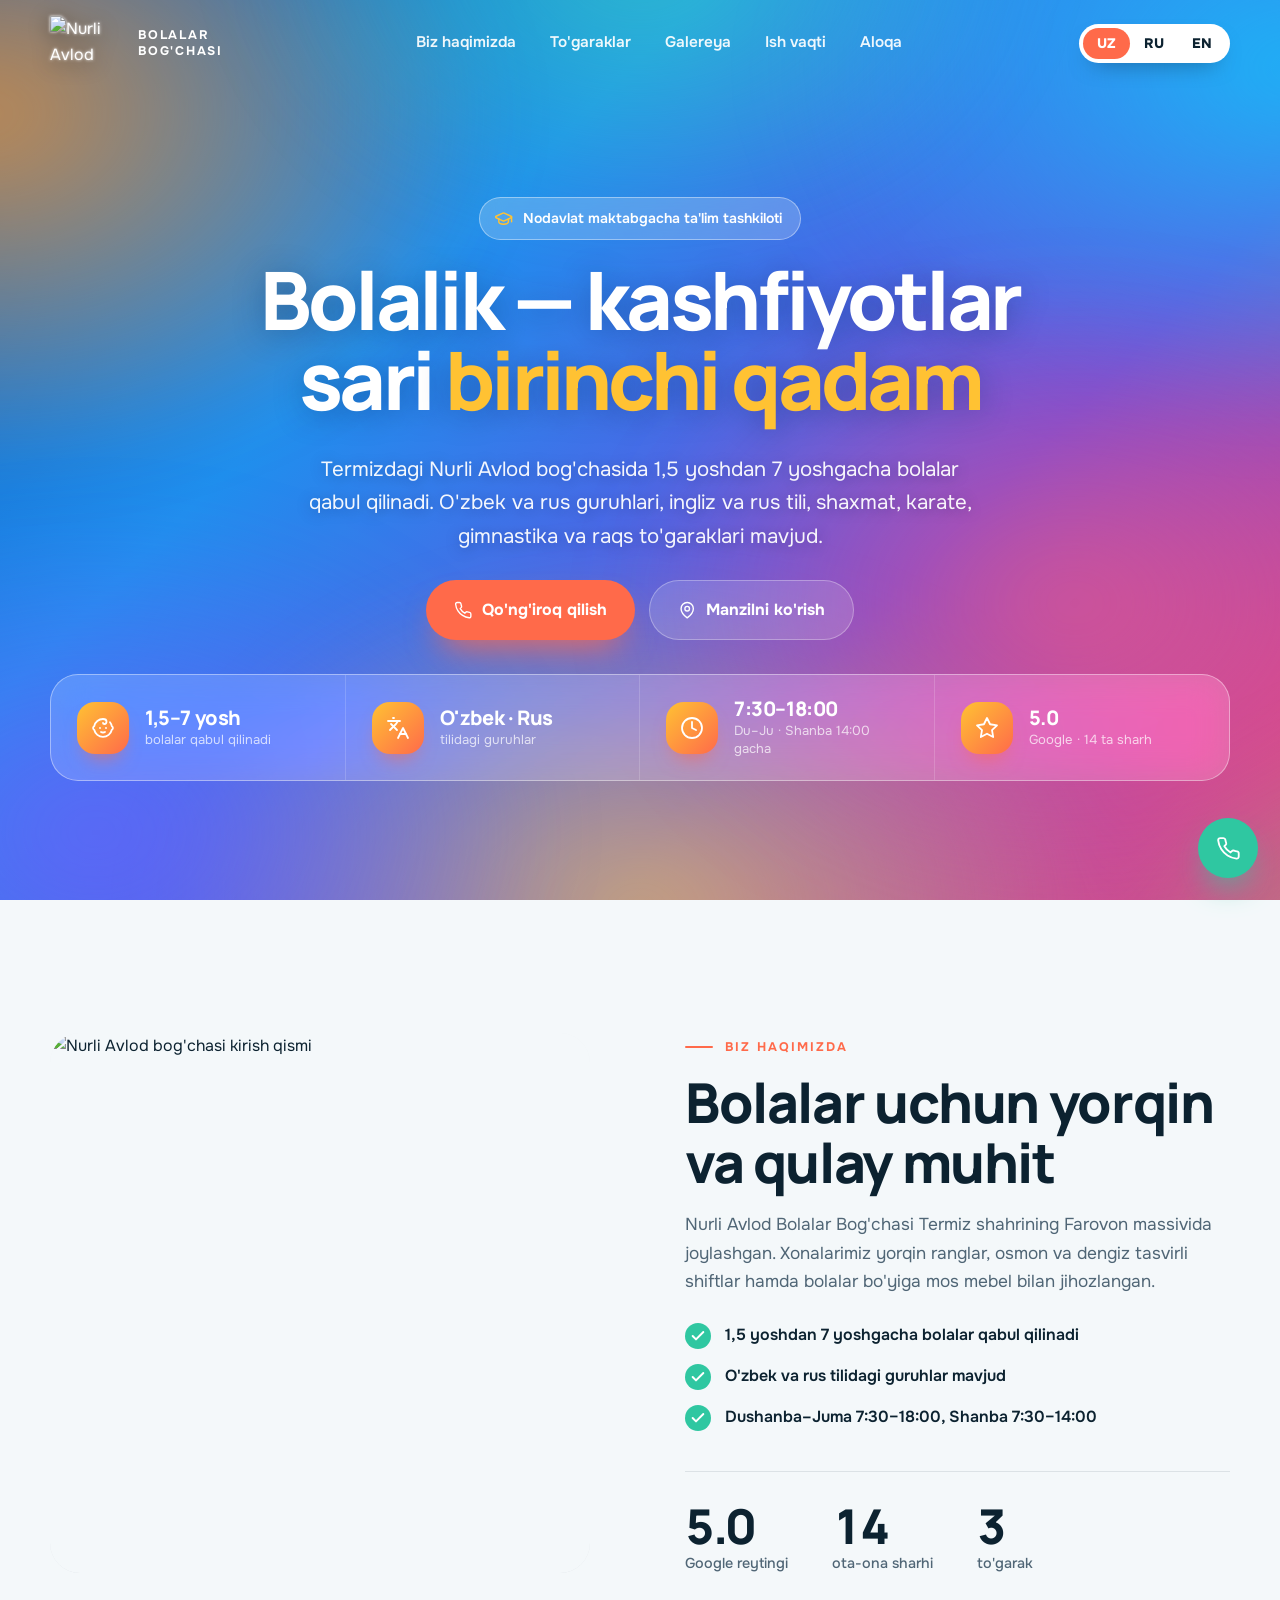
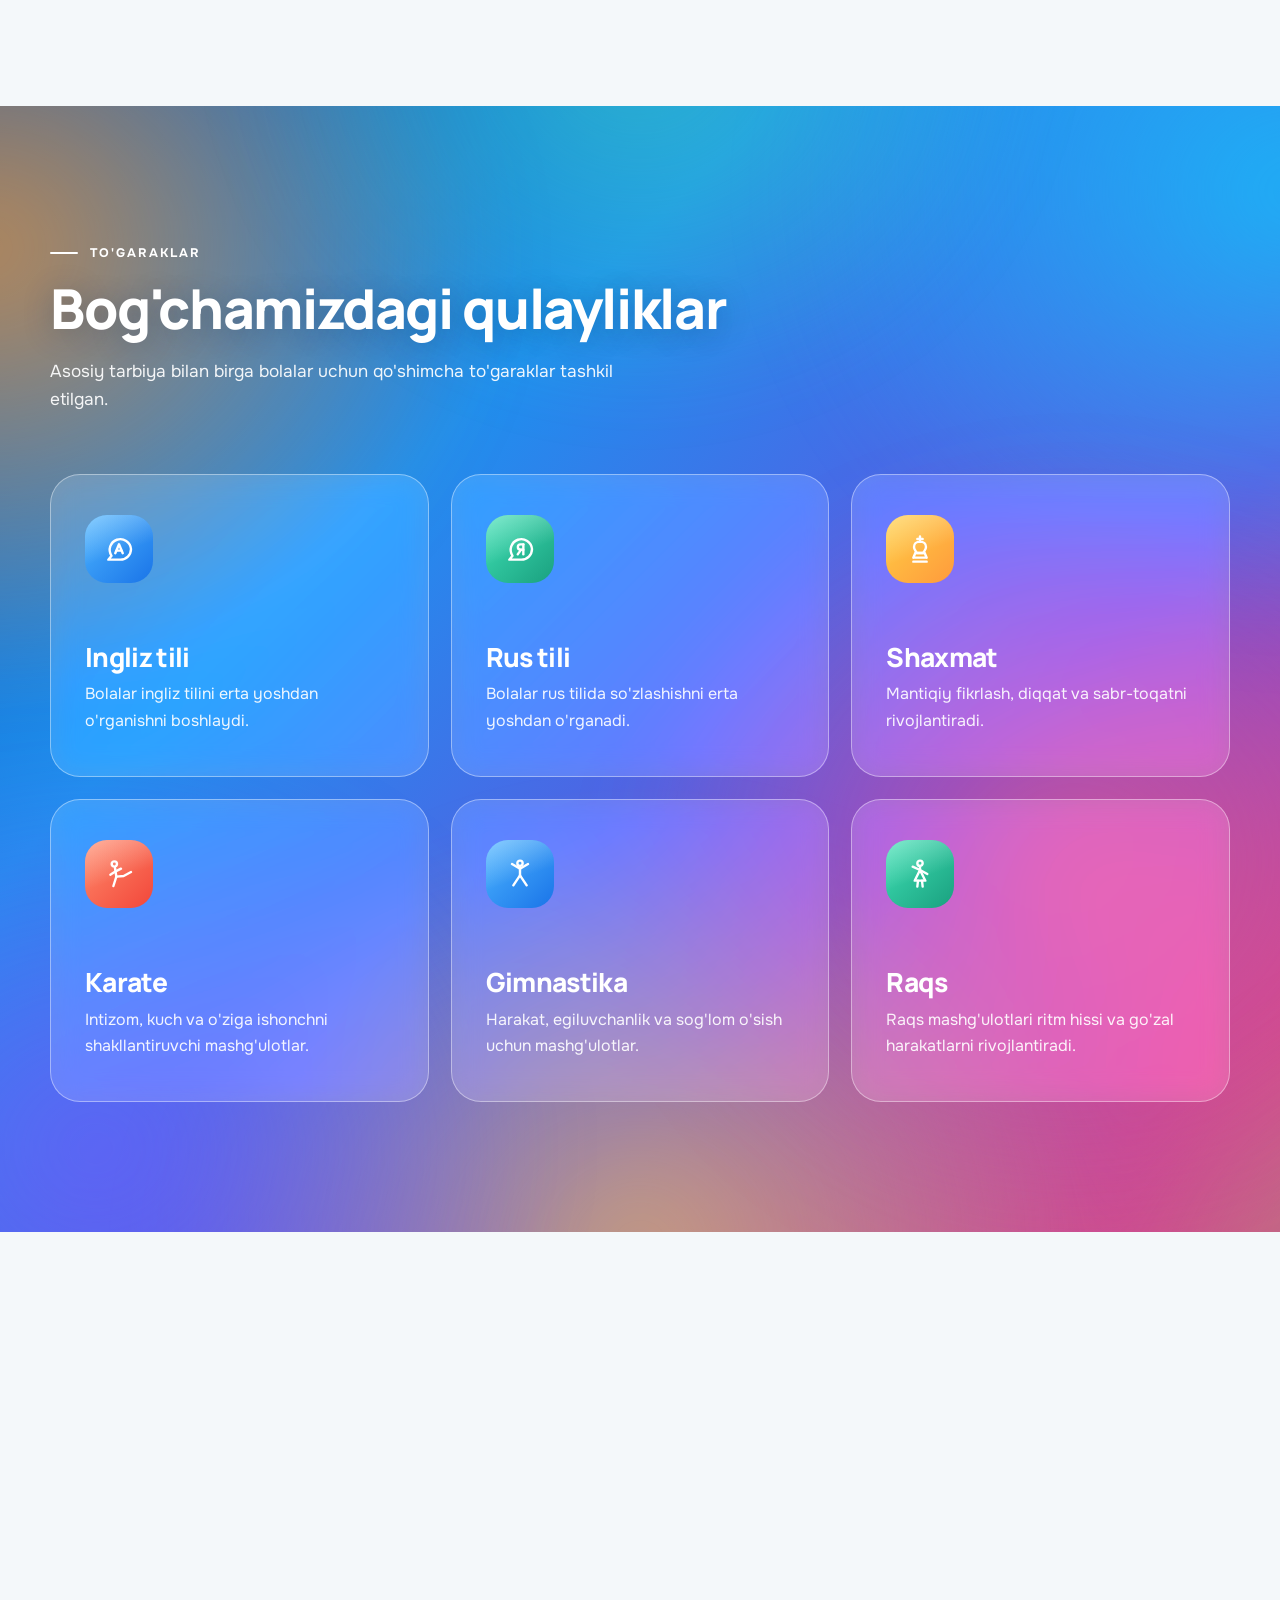
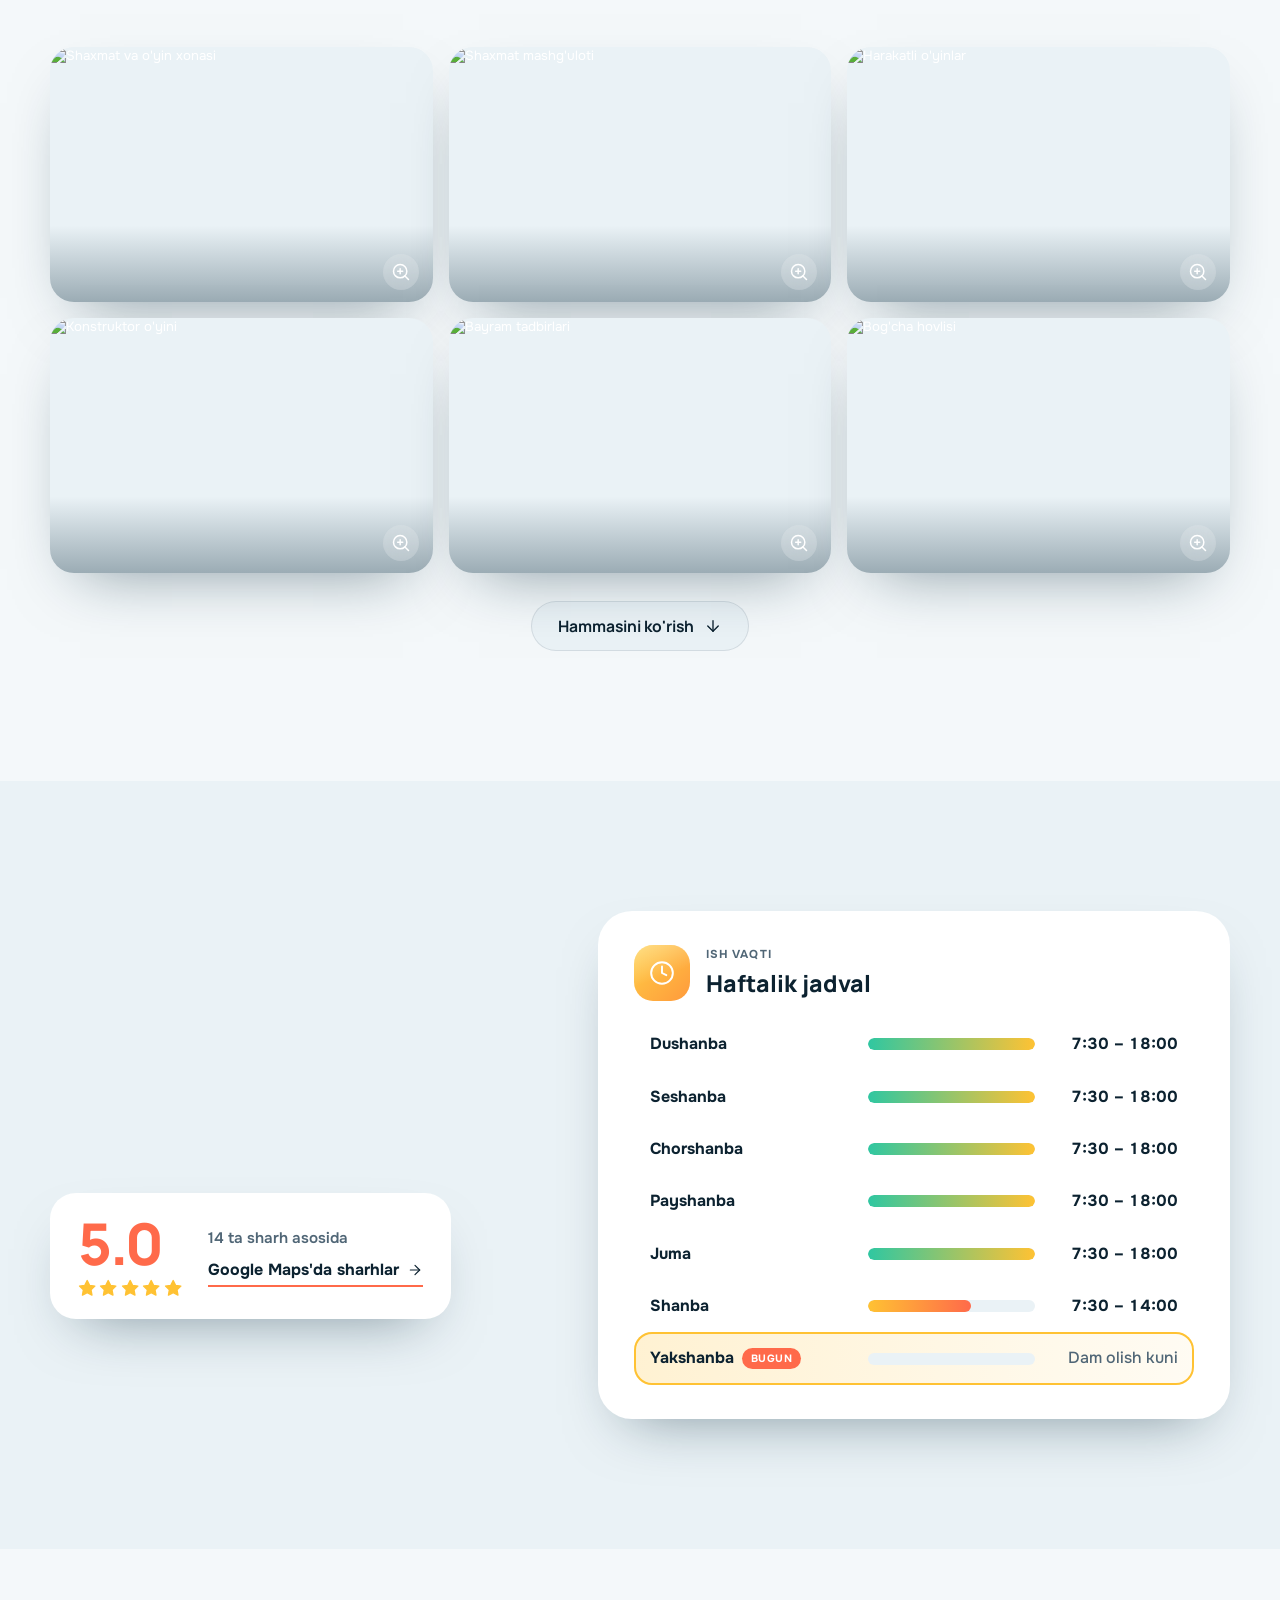
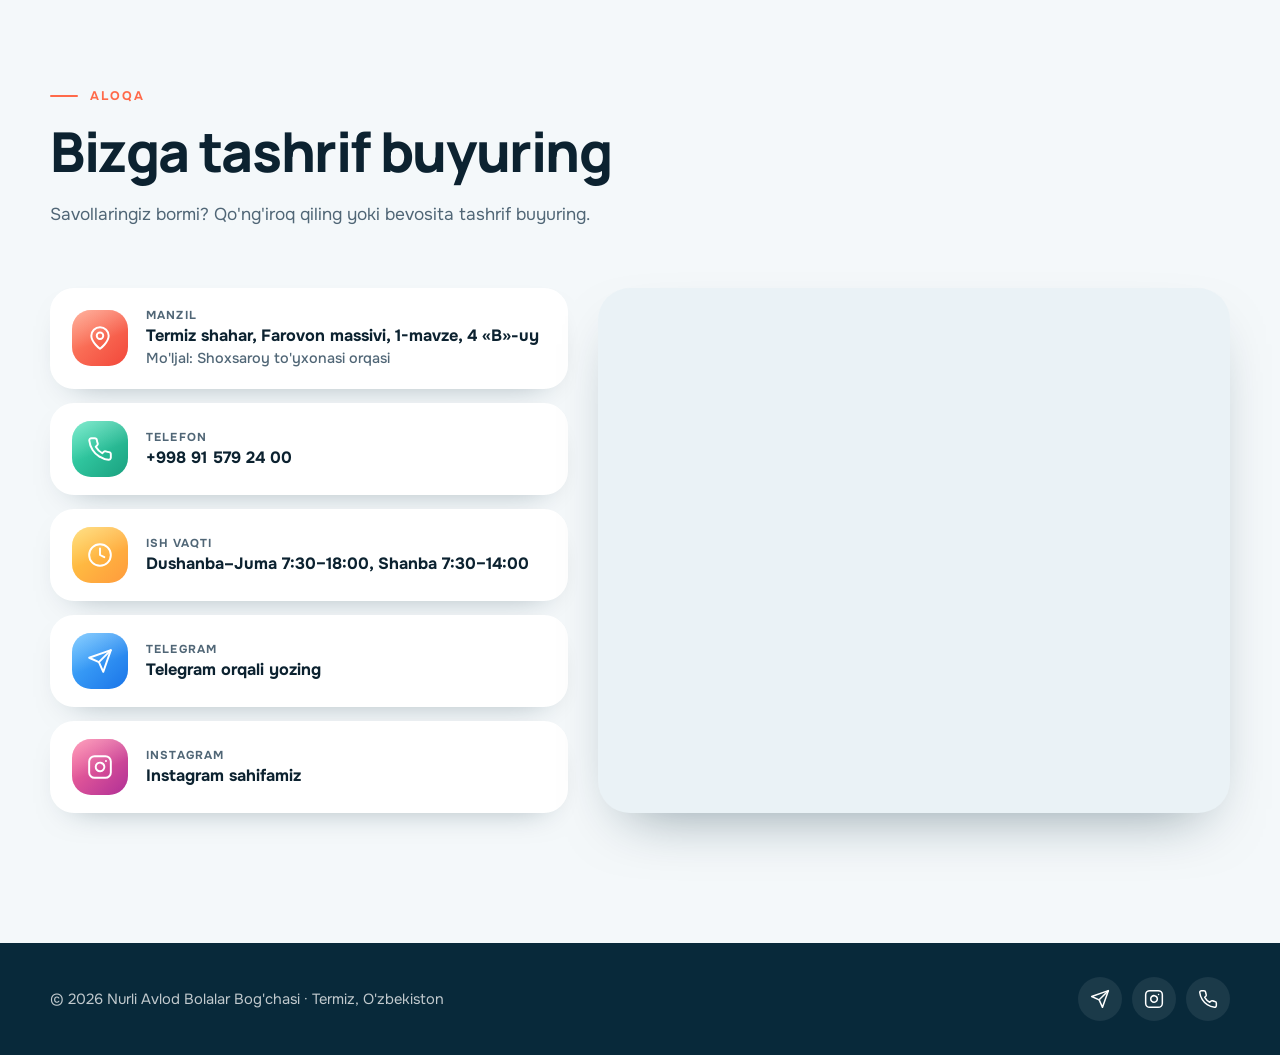
==== index.html @ 4b1751d4 "Add files via upload" ====
<!doctype html>
<html lang="uz">
<head>
<meta charset="utf-8">
<meta name="viewport" content="width=device-width, initial-scale=1">
<title>Nurli Avlod Bolalar Bog'chasi — Termiz</title>
<meta name="description" content="Nurli Avlod — Termizdagi nodavlat maktabgacha ta'lim tashkiloti. 1,5 yoshdan 7 yoshgacha. Dushanba–Juma 7:30–18:00, Shanba 7:30–14:00. Tel: +998 91 579 24 00.">
<meta name="theme-color" content="#08293a">
<link rel="icon" type="image/png" href="assets/favicon.png">
<link rel="apple-touch-icon" href="assets/apple-touch-icon.png">
<link rel="preconnect" href="https://fonts.googleapis.com">
<link rel="preconnect" href="https://fonts.gstatic.com" crossorigin>
<link href="https://fonts.googleapis.com/css2?family=Manrope:wght@500;600;700;800&family=Onest:wght@400;500;600;700&display=swap" rel="stylesheet">
<link rel="stylesheet" href="style.css">
</head>
<body>
<svg width="0" height="0" style="position:absolute" aria-hidden="true" focusable="false"><defs>
<symbol id="i-phone" viewBox="0 0 24 24"><path d="M22 16.92v3a2 2 0 0 1-2.18 2 19.79 19.79 0 0 1-8.63-3.07 19.5 19.5 0 0 1-6-6 19.79 19.79 0 0 1-3.07-8.67A2 2 0 0 1 4.11 2h3a2 2 0 0 1 2 1.72 12.84 12.84 0 0 0 .7 2.81 2 2 0 0 1-.45 2.11L8.09 9.91a16 16 0 0 0 6 6l1.27-1.27a2 2 0 0 1 2.11-.45 12.84 12.84 0 0 0 2.81.7A2 2 0 0 1 22 16.92z"/></symbol>
<symbol id="i-pin" viewBox="0 0 24 24"><path d="M20 10c0 6-8 12-8 12s-8-6-8-12a8 8 0 0 1 16 0Z"/><circle cx="12" cy="10" r="3"/></symbol>
<symbol id="i-clock" viewBox="0 0 24 24"><circle cx="12" cy="12" r="10"/><path d="M12 6v6l4 2"/></symbol>
<symbol id="i-star" viewBox="0 0 24 24"><path d="M12 2l3.09 6.26L22 9.27l-5 4.87 1.18 6.88L12 17.77l-6.18 3.25L7 14.14 2 9.27l6.91-1.01L12 2z"/></symbol>
<symbol id="i-lang" viewBox="0 0 24 24"><path d="m5 8 6 6"/><path d="m4 14 6-6 2-3"/><path d="M2 5h12"/><path d="M7 2h1"/><path d="m22 22-5-10-5 10"/><path d="M14 18h6"/></symbol>
<symbol id="i-music" viewBox="0 0 24 24"><path d="M9 18V5l12-2v13"/><circle cx="6" cy="18" r="3"/><circle cx="18" cy="16" r="3"/></symbol>
<symbol id="i-gym" viewBox="0 0 24 24"><circle cx="12" cy="4.5" r="2"/><path d="M5 9l7 2 7-2"/><path d="M12 11v4"/><path d="m9 21 3-6 3 6"/></symbol>
<symbol id="i-users" viewBox="0 0 24 24"><path d="M16 21v-2a4 4 0 0 0-4-4H6a4 4 0 0 0-4 4v2"/><circle cx="9" cy="7" r="4"/><path d="M22 21v-2a4 4 0 0 0-3-3.87"/><path d="M16 3.13a4 4 0 0 1 0 7.75"/></symbol>
<symbol id="i-baby" viewBox="0 0 24 24"><path d="M9 12h.01"/><path d="M15 12h.01"/><path d="M10 16c.5.3 1.2.5 2 .5s1.5-.2 2-.5"/><path d="M19 6.3a9 9 0 0 1 1.8 3.9 2 2 0 0 1 0 3.6 9 9 0 0 1-17.6 0 2 2 0 0 1 0-3.6A9 9 0 0 1 12 3c2 0 3.5 1.1 3.5 2.5s-.9 2.5-2 2.5c-.8 0-1.5-.4-1.5-1"/></symbol>
<symbol id="i-cal" viewBox="0 0 24 24"><rect x="3" y="4" width="18" height="18" rx="2"/><path d="M16 2v4M8 2v4M3 10h18"/></symbol>
<symbol id="i-send" viewBox="0 0 24 24"><path d="m22 2-7 20-4-9-9-4z"/><path d="M22 2 11 13"/></symbol>
<symbol id="i-compass" viewBox="0 0 24 24"><circle cx="12" cy="12" r="10"/><path d="m16.24 7.76-2.12 6.36-6.36 2.12 2.12-6.36z"/></symbol>
<symbol id="i-shield" viewBox="0 0 24 24"><path d="M20 13c0 5-3.5 7.5-7.66 8.95a1 1 0 0 1-.67-.01C7.5 20.5 4 18 4 13V6a1 1 0 0 1 1-1c2 0 4.5-1.2 6.24-2.72a1.17 1.17 0 0 1 1.52 0C14.51 3.81 17 5 19 5a1 1 0 0 1 1 1z"/><path d="m9 12 2 2 4-4"/></symbol>
<symbol id="i-heart" viewBox="0 0 24 24"><path d="M19 14c1.49-1.46 3-3.21 3-5.5A5.5 5.5 0 0 0 16.5 3c-1.76 0-3 .5-4.5 2-1.5-1.5-2.74-2-4.5-2A5.5 5.5 0 0 0 2 8.5c0 2.3 1.5 4.05 3 5.5l7 7z"/></symbol>
<symbol id="i-cap" viewBox="0 0 24 24"><path d="M21.42 10.92a1 1 0 0 0-.02-1.84L12.83 5.18a2 2 0 0 0-1.66 0L2.6 9.08a1 1 0 0 0 0 1.83l8.58 3.91a2 2 0 0 0 1.66 0z"/><path d="M22 10v6"/><path d="M6 12.5V16a6 3 0 0 0 12 0v-3.5"/></symbol>
<symbol id="i-check" viewBox="0 0 24 24"><path d="M20 6 9 17l-5-5"/></symbol>
<symbol id="i-arrow" viewBox="0 0 24 24"><path d="M5 12h14"/><path d="m12 5 7 7-7 7"/></symbol>
<symbol id="i-zoom" viewBox="0 0 24 24"><circle cx="11" cy="11" r="8"/><path d="m21 21-4.3-4.3"/><path d="M11 8v6"/><path d="M8 11h6"/></symbol>
<symbol id="i-insta" viewBox="0 0 24 24"><rect x="2" y="2" width="20" height="20" rx="5"/><path d="M16 11.37A4 4 0 1 1 12.63 8 4 4 0 0 1 16 11.37z"/><path d="M17.5 6.5h.01"/></symbol>
<symbol id="i-x" viewBox="0 0 24 24"><path d="M18 6 6 18"/><path d="m6 6 12 12"/></symbol>
<symbol id="i-sparkle" viewBox="0 0 24 24"><path d="M9.94 14.06 8 20l-1.94-5.94L0 12l6.06-2.06L8 4l1.94 5.94L16 12z" transform="translate(3 0)"/><path d="M20 3v4M22 5h-4"/></symbol>
<symbol id="i-eng" viewBox="0 0 24 24"><path d="M21 12a8 8 0 0 1-8 8H4l2.4-2.9A8 8 0 1 1 21 12z"/><path d="M9.2 15.2 12 8.5l2.8 6.7"/><path d="M10.2 13.2h3.6"/></symbol>
<symbol id="i-rus" viewBox="0 0 24 24"><path d="M21 12a8 8 0 0 1-8 8H4l2.4-2.9A8 8 0 1 1 21 12z"/><path d="M14.5 16V8.5"/><path d="M14.5 8.5h-2.1a2 2 0 0 0 0 4h2.1"/><path d="M12.8 12.5 10.3 16"/></symbol>
<symbol id="i-king" viewBox="0 0 24 24"><path d="M12 2.5v4M10 4.5h4"/><path d="M12 6.5c-2.8 0-4.5 1.8-4.5 4 0 2 1.5 3 2 4.5H14.5c.5-1.5 2-2.5 2-4.5 0-2.2-1.7-4-4.5-4z"/><path d="M8.5 15h7M7 18.5h10M7 21.5h10M8.5 15l-1.5 3.5M15.5 15l1.5 3.5"/></symbol>
<symbol id="i-karate" viewBox="0 0 24 24"><circle cx="8.5" cy="4.5" r="2"/><path d="M9 7.5 10 14"/><path d="M9.5 10 5.5 12.5M9.5 10l4-2"/><path d="M10 14l-2.2 7"/><path d="M10 14l5.5-.5L21 10.5"/></symbol>
<symbol id="i-gym2" viewBox="0 0 24 24"><circle cx="12" cy="4" r="2"/><path d="M12 6.5V13"/><path d="M12 8 6 4.5M12 8l6-3.5"/><path d="M12 13l-5 7.5M12 13l5 7.5"/></symbol>
<symbol id="i-dance" viewBox="0 0 24 24"><circle cx="12" cy="4" r="2"/><path d="M12 6.5V9"/><path d="M12 9 6.5 6.5M12 9l5.5 3"/><path d="M12 9 8 17h8z"/><path d="M10.5 17l-.5 4.5M13.5 17l.5 4.5"/></symbol>
<symbol id="i-eye" viewBox="0 0 24 24"><path d="M2 12s3.6-7 10-7 10 7 10 7-3.6 7-10 7S2 12 2 12z"/><circle cx="12" cy="12" r="3"/></symbol>
<symbol id="i-sun" viewBox="0 0 24 24"><circle cx="12" cy="12" r="4"/><path d="M12 2v2M12 20v2M4.93 4.93l1.41 1.41M17.66 17.66l1.41 1.41M2 12h2M20 12h2M6.34 17.66l-1.41 1.41M19.07 4.93l-1.41 1.41"/></symbol>
</defs></svg>

<header id="top">
  <div class="wrap nav">
    <a href="#home" class="brand" aria-label="Nurli Avlod">
      <span class="brand-logo"><img src="assets/logo-sm.png" alt="Nurli Avlod" width="62" height="44"></span>
      <span class="brand-t" data-i18n="logo_sub">Bolalar bog'chasi</span>
    </a>
    <nav id="nav">
      <ul>
        <li><a class="link" href="#about" data-i18n="n_about">Biz haqimizda</a></li>
        <li><a class="link" href="#programs" data-i18n="n_prog">To'garaklar</a></li>
        <li><a class="link" href="#gallery" data-i18n="n_gal">Galereya</a></li>
        <li><a class="link" href="#hours" data-i18n="n_hours">Ish vaqti</a></li>
        <li><a class="link" href="#contact" data-i18n="n_contact">Aloqa</a></li>
      </ul>
    </nav>
    <div class="nav-right">
      <div class="lang" role="group" aria-label="Language">
        <button data-l="uz" class="on">UZ</button><button data-l="ru">RU</button><button data-l="en">EN</button>
      </div>
      <button class="burger" id="burger" aria-label="Menu"><span></span><span></span><span></span></button>
    </div>
  </div>
</header>

<!-- ============ HERO ============ -->
<section class="hero" id="home">
  <div class="slides" id="slides" aria-hidden="true"><span class="bk b1"></span><span class="bk b2"></span><span class="bk b3"></span><span class="bk b4"></span><span class="bk b5"></span><span class="bk b6"></span><span class="bk b7"></span><span class="bk b8"></span><span class="bk b9"></span><span class="bk b10"></span><span class="bk b11"></span><span class="bk b12"></span><span class="bk b13"></span><span class="bk b14"></span></div>
  
  <div class="wrap hero-in">
    <span class="kind"><svg class="ico"><use href="#i-cap"/></svg><span data-i18n="kind">Nodavlat maktabgacha ta'lim tashkiloti</span></span>
    <h1><span data-i18n="h1a">Bolalik — kashfiyotlar sari</span> <em data-i18n="h1b">birinchi qadam</em></h1>
    <p class="lead" data-i18n="lead">Termizdagi Nurli Avlod bog'chasida 1,5 yoshdan 7 yoshgacha bolalar qabul qilinadi. O'zbek va rus guruhlari, ingliz va rus tili, shaxmat, karate, gimnastika va raqs to'garaklari mavjud.</p>
    <div class="cta">
      <a class="btn btn-main" href="tel:+998915792400"><svg class="ico"><use href="#i-phone"/></svg><span data-i18n="call">Qo'ng'iroq qilish</span></a>
      <a class="btn btn-glass" href="#contact"><svg class="ico"><use href="#i-pin"/></svg><span data-i18n="where">Manzilni ko'rish</span></a>
    </div>
  </div>
<div class="wordmark" aria-hidden="true">
    <span class="wl w1" aria-hidden="true"><i style="--i:0">N</i><i style="--i:1">U</i><i style="--i:2">R</i><i style="--i:3">L</i><i style="--i:4">I</i></span>
    <span class="wl w2" aria-hidden="true"><i style="--i:0">A</i><i style="--i:1">V</i><i style="--i:2">L</i><i style="--i:3">O</i><i style="--i:4">D</i></span>
    <span class="wline"></span>
    <small data-i18n="logo_sub">Bolalar bog'chasi</small>
  </div>
<div class="wrap">
    <div class="facts">
      <div class="fact"><span class="fi"><svg class="ico"><use href="#i-baby"/></svg></span><div><b data-i18n="f1v">1,5–7 yosh</b><small data-i18n="f1l">bolalar qabul qilinadi</small></div></div>
      <div class="fact"><span class="fi"><svg class="ico"><use href="#i-lang"/></svg></span><div><b data-i18n="f2v">O'zbek · Rus</b><small data-i18n="f2l">tilidagi guruhlar</small></div></div>
      <div class="fact"><span class="fi"><svg class="ico"><use href="#i-clock"/></svg></span><div><b data-i18n="f3v">7:30–18:00</b><small data-i18n="f3l">Du–Ju · Shanba 14:00 gacha</small></div></div>
      <div class="fact"><span class="fi"><svg class="ico"><use href="#i-star"/></svg></span><div><b>5.0</b><small data-i18n="f4l">Google · 14 ta sharh</small></div></div>
    </div>
  </div>
</section>

<!-- ============ ABOUT ============ -->
<section class="sec" id="about">
  <div class="wrap about">
    <div class="stack reveal">
      <figure class="ph a mask"><img src="assets/p0.jpg" alt="Nurli Avlod bog'chasi kirish qismi" loading="lazy"></figure>
      <div class="float-card"><span class="fi"><svg class="ico"><use href="#i-star"/></svg></span><div><b>5.0</b><small data-i18n="f4l">Google · 14 ta sharh</small></div></div>
    </div>
    <div>
      <span class="eyebrow reveal" data-i18n="a_eye">Biz haqimizda</span>
      <h2 class="reveal d1" data-i18n="a_h">Bolalar uchun yorqin va qulay muhit</h2>
      <p class="sub reveal d2" data-i18n="a_p">Nurli Avlod Bolalar Bog'chasi Termiz shahrining Farovon massivida joylashgan. Xonalarimiz yorqin ranglar, osmon va dengiz tasvirli shiftlar hamda bolalar bo'yiga mos mebel bilan jihozlangan.</p>
      <ul class="ticks reveal d3">
        <li><svg class="ico"><use href="#i-check"/></svg><span data-i18n="t1">1,5 yoshdan 7 yoshgacha bolalar qabul qilinadi</span></li>
        <li><svg class="ico"><use href="#i-check"/></svg><span data-i18n="t2">O'zbek va rus tilidagi guruhlar mavjud</span></li>
        <li><svg class="ico"><use href="#i-check"/></svg><span data-i18n="t3">Dushanba–Juma 7:30–18:00, Shanba 7:30–14:00</span></li>
      </ul>
      <div class="stats reveal d4">
        <div class="stat"><b data-count="5.0" data-dec="1">0</b><span data-i18n="s1">Google reytingi</span></div>
        <div class="stat"><b data-count="14">0</b><span data-i18n="s2">ota-ona sharhi</span></div>
        <div class="stat"><b data-count="3">0</b><span data-i18n="s3">to'garak</span></div>
      </div>
    </div>
  </div>
</section>

<!-- ============ CLUBS ============ -->
<section class="sec dark" id="programs">
  <div class="wrap">
    <div class="head">
      <span class="eyebrow reveal" data-i18n="p_eye">To'garaklar</span>
      <h2 class="reveal d1" data-i18n="p_h">Bog'chamizdagi qulayliklar</h2>
      <p class="sub reveal d2" data-i18n="p_p">Asosiy tarbiya bilan birga bolalar uchun qo'shimcha to'garaklar tashkil etilgan.</p>
    </div>
    <div class="clubs">
      <article class="club reveal d1"><span class="ci c-blue"><svg class="ico"><use href="#i-eng"/></svg></span><h3 data-i18n="c1h">Ingliz tili</h3><p data-i18n="c1p">Bolalar ingliz tilini erta yoshdan o'rganishni boshlaydi.</p></article>
      <article class="club reveal d2"><span class="ci c-mint"><svg class="ico"><use href="#i-rus"/></svg></span><h3 data-i18n="c2h">Rus tili</h3><p data-i18n="c2p">Bolalar rus tilida so'zlashishni erta yoshdan o'rganadi.</p></article>
      <article class="club reveal d3"><span class="ci c-sun"><svg class="ico"><use href="#i-king"/></svg></span><h3 data-i18n="c3h">Shaxmat</h3><p data-i18n="c3p">Mantiqiy fikrlash, diqqat va sabr-toqatni rivojlantiradi.</p></article>
      <article class="club reveal d1"><span class="ci c-coral"><svg class="ico"><use href="#i-karate"/></svg></span><h3 data-i18n="c4h">Karate</h3><p data-i18n="c4p">Intizom, kuch va o'ziga ishonchni shakllantiruvchi mashg'ulotlar.</p></article>
      <article class="club reveal d2"><span class="ci c-blue"><svg class="ico"><use href="#i-gym2"/></svg></span><h3 data-i18n="c5h">Gimnastika</h3><p data-i18n="c5p">Harakat, egiluvchanlik va sog'lom o'sish uchun mashg'ulotlar.</p></article>
      <article class="club reveal d3"><span class="ci c-mint"><svg class="ico"><use href="#i-dance"/></svg></span><h3 data-i18n="c6h">Raqs</h3><p data-i18n="c6p">Raqs mashg'ulotlari ritm hissi va go'zal harakatlarni rivojlantiradi.</p></article>
    </div>
  </div>
</section>

<!-- ============ GALLERY ============ -->
<section class="sec" id="gallery">
  <div class="wrap">
    <div class="head">
      <span class="eyebrow reveal" data-i18n="g_eye">Galereya</span>
      <h2 class="reveal d1" data-i18n="g_h">Bog'chamiz ichidan</h2>
      <p class="sub reveal d2" data-i18n="g_p">Xonalarimiz bilan tanishing.</p>
    </div>
    <div class="gtabs reveal d2" role="tablist">
      <button class="gtab on" role="tab" aria-selected="true" data-tab="photo" data-i18n="g_tp">Foto</button>
      <button class="gtab" role="tab" aria-selected="false" data-tab="video" data-i18n="g_tv">Video</button>
    </div>
    <div class="gpanel" id="gp-photo">
      <div class="pgrid" id="pgrid">
      <button class="tile" data-lb><img src="assets/p1.jpg" alt="Shaxmat va o'yin xonasi" loading="lazy"><span class="zoom"><svg class="ico"><use href="#i-zoom"/></svg></span></button>
      <button class="tile" data-lb><img src="assets/g4.jpg" alt="Shaxmat mashg'uloti" loading="lazy"><span class="zoom"><svg class="ico"><use href="#i-zoom"/></svg></span></button>
      <button class="tile" data-lb><img src="assets/g6.jpg" alt="Harakatli o'yinlar" loading="lazy"><span class="zoom"><svg class="ico"><use href="#i-zoom"/></svg></span></button>
      <button class="tile" data-lb><img src="assets/g7.jpg" alt="Konstruktor o'yini" loading="lazy"><span class="zoom"><svg class="ico"><use href="#i-zoom"/></svg></span></button>
      <button class="tile" data-lb><img src="assets/g8.jpg" alt="Bayram tadbirlari" loading="lazy"><span class="zoom"><svg class="ico"><use href="#i-zoom"/></svg></span></button>
      <button class="tile" data-lb><img src="assets/g9.jpg" alt="Bog'cha hovlisi" loading="lazy"><span class="zoom"><svg class="ico"><use href="#i-zoom"/></svg></span></button>
      <button class="tile extra" data-lb><img src="assets/p2.jpg" alt="Mashg'ulot zali" loading="lazy"><span class="zoom"><svg class="ico"><use href="#i-zoom"/></svg></span></button>
      <button class="tile extra" data-lb><img src="assets/p3.jpg" alt="Guruh xonasi" loading="lazy"><span class="zoom"><svg class="ico"><use href="#i-zoom"/></svg></span></button>
      <button class="tile extra" data-lb><img src="assets/g5.jpg" alt="Shaxmat darsi" loading="lazy"><span class="zoom"><svg class="ico"><use href="#i-zoom"/></svg></span></button>
      </div>
      <button class="more-btn" id="morebtn" type="button"><span data-i18n="g_more">Hammasini ko'rish</span><svg class="ico"><use href="#i-arrow"/></svg></button>
    </div>
    <div class="gpanel" id="gp-video" hidden>
      <div class="vwrap">
        <div class="vcard" data-key="v1">
          <div class="vframe"><video controls playsinline preload="metadata" poster="assets/poster.jpg"><source src="assets/video.mp4" type="video/mp4"></video></div>
          <div class="views" hidden><svg class="ico"><use href="#i-eye"/></svg><b>0</b><span data-i18n="vd_v">marta ko'rilgan</span></div>
        </div>
        <div class="vcard" data-key="v2">
          <div class="vframe"><video controls playsinline preload="metadata" poster="assets/poster2.jpg"><source src="assets/video2.mp4" type="video/mp4"></video></div>
          <div class="views" hidden><svg class="ico"><use href="#i-eye"/></svg><b>0</b><span data-i18n="vd_v">marta ko'rilgan</span></div>
        </div>
      </div>
    </div>
  </div>
</section>

<!-- ============ LIVE (Telegram bot orqali yangilanadi) ============ -->
<section class="sec tint" id="live" hidden>
  <div class="wrap">
    <div class="head">
      <span class="eyebrow reveal" data-i18n="live_eye">Yangiliklar</span>
      <h2 class="reveal d1" data-i18n="live_h">Bog'chadan kunlik lavhalar</h2>
      <p class="sub reveal d2" data-i18n="live_p">Eng so'nggi video va suratlar.</p>
    </div>
    <div class="live-grid" id="live-grid"></div>
    <button class="more-btn" id="live-more" type="button" hidden><span data-i18n="live_more">Yana ko'rsatish</span><svg class="ico"><use href="#i-arrow"/></svg></button>
  </div>
</section>

<!-- ============ HOURS ============ -->
<section class="sec tint" id="hours">
  <div class="wrap hrs">
    <div>
      <span class="eyebrow reveal" data-i18n="h_eye">Ish tartibi</span>
      <h2 class="reveal d1" data-i18n="h_h">Ish vaqti</h2>
      <p class="sub reveal d2" data-i18n="h_p">Bolangizni qulay vaqtda olib keling.</p>
      <div class="rate reveal d3" id="rate">
        <div class="score"><b data-count="5.0" data-dec="1">0</b>
          <div class="stars" id="stars"><svg class="ico"><use href="#i-star"/></svg><svg class="ico"><use href="#i-star"/></svg><svg class="ico"><use href="#i-star"/></svg><svg class="ico"><use href="#i-star"/></svg><svg class="ico"><use href="#i-star"/></svg></div>
        </div>
        <div><p data-i18n="r_t">14 ta sharh asosida</p>
          <a class="link-arrow" target="_blank" rel="noopener" href="https://www.google.com/maps/search/?api=1&query=Nurli+Avlod+Bolalar+Bog%27chasi+Termiz"><span data-i18n="r_btn">Google Maps'da sharhlar</span><svg class="ico"><use href="#i-arrow"/></svg></a></div>
      </div>
    </div>
    <div class="sched reveal d1" id="sched">
      <div class="sched-head"><span class="ci c-sun"><svg class="ico"><use href="#i-clock"/></svg></span><div><small data-i18n="h_k">Ish vaqti</small><b data-i18n="h_t">Haftalik jadval</b></div></div>
      <div id="rows"></div>
    </div>
  </div>
</section>

<!-- ============ CONTACT ============ -->
<section class="sec" id="contact">
  <div class="wrap">
    <div class="head">
      <span class="eyebrow reveal" data-i18n="k_eye">Aloqa</span>
      <h2 class="reveal d1" data-i18n="k_h">Bizga tashrif buyuring</h2>
      <p class="sub reveal d2" data-i18n="k_p">Savollaringiz bormi? Qo'ng'iroq qiling yoki bevosita tashrif buyuring.</p>
    </div>
    <div class="c-grid">
      <div class="info">
        <a class="item reveal d1" target="_blank" rel="noopener" href="https://www.google.com/maps/search/?api=1&query=Nurli+Avlod+Bolalar+Bog%27chasi+Termiz"><span class="ci c-coral"><svg class="ico"><use href="#i-pin"/></svg></span><div><small data-i18n="k1">Manzil</small><b data-i18n="k1b">Termiz shahar, Farovon massivi, 1-mavze, 4 «B»-uy</b><span class="sm" data-i18n="k1c">Mo'ljal: Shoxsaroy to'yxonasi orqasi</span></div></a>
        <a class="item reveal d2" href="tel:+998915792400"><span class="ci c-mint"><svg class="ico"><use href="#i-phone"/></svg></span><div><small data-i18n="k2">Telefon</small><b>+998 91 579 24 00</b></div></a>
        <div class="item reveal d3"><span class="ci c-sun"><svg class="ico"><use href="#i-clock"/></svg></span><div><small data-i18n="k4">Ish vaqti</small><b data-i18n="k4b">Dushanba–Juma 7:30–18:00, Shanba 7:30–14:00</b></div></div>
        <a class="item reveal d4" id="tg" target="_blank" rel="noopener" href="https://t.me/Nurli_avlod_kanal"><span class="ci c-blue"><svg class="ico"><use href="#i-send"/></svg></span><div><small>Telegram</small><b data-i18n="k3">Telegram orqali yozing</b></div></a>
        <a class="item reveal d5" id="ig" target="_blank" rel="noopener" href="https://www.instagram.com/nurliavlod_mtt"><span class="ci c-ig"><svg class="ico"><use href="#i-insta"/></svg></span><div><small>Instagram</small><b data-i18n="k5">Instagram sahifamiz</b></div></a>
      </div>
      <div class="map reveal d2">
        <iframe title="Map" loading="lazy" referrerpolicy="no-referrer-when-downgrade" src="https://www.google.com/maps?q=Nurli+Avlod+Bolalar+Bog%27chasi+Termiz&output=embed"></iframe>
      </div>
    </div>
  </div>
</section>

<footer>
  <div class="wrap foot">
    <p>© <span id="yr"></span> Nurli Avlod Bolalar Bog'chasi · <span data-i18n="foot">Termiz, O'zbekiston</span></p>
    <div class="soc">
      <a href="https://t.me/Nurli_avlod_kanal" target="_blank" rel="noopener" aria-label="Telegram"><svg class="ico"><use href="#i-send"/></svg></a>
      <a href="https://www.instagram.com/nurliavlod_mtt" target="_blank" rel="noopener" aria-label="Instagram"><svg class="ico"><use href="#i-insta"/></svg></a>
      <a href="tel:+998915792400" aria-label="Phone"><svg class="ico"><use href="#i-phone"/></svg></a>
    </div>
  </div>
</footer>

<a class="fab" href="tel:+998915792400" aria-label="Call"><svg class="ico"><use href="#i-phone"/></svg></a>

<div class="lb" id="lb" role="dialog" aria-modal="true">
  <button class="nv l" id="lbp" aria-label="Prev"><svg class="ico"><use href="#i-arrow"/></svg></button>
  <img id="lbi" alt="">
  <button class="nv r" id="lbn" aria-label="Next"><svg class="ico"><use href="#i-arrow"/></svg></button>
  <button id="lbx" aria-label="Close"><svg class="ico"><use href="#i-x"/></svg></button>
</div>

<div class="lb" id="live-lb" role="dialog" aria-modal="true"><img id="live-lbi" alt=""><button id="live-lbx" aria-label="Close"><svg class="ico"><use href="#i-x"/></svg></button></div>

<script src="script.js"></script>
<script src="live.js"></script>
</body>
</html>
---- style.css ----
/* Nurli Avlod — photo-led layout: full-bleed hero slideshow, glass facts bar, dark clubs band, bento gallery */
:root{
  --bg:#f4f8fa; --surface:#ffffff; --tint:#eaf2f6;
  --ink:#0c2230; --ink2:#506676; --line:rgba(12,34,48,.1);
  --deep:#08293a; --deep2:#0d3f58;
  --coral:#ff6a4a; --sun:#ffc233; --mint:#2fc7a1; --blue:#3aa6ff;
  --r:26px; --shadow:0 26px 60px -30px rgba(8,41,58,.5);
  --head:'Manrope','Onest',system-ui,sans-serif;
  --body:'Onest','Manrope',system-ui,sans-serif;
  --ease:cubic-bezier(.2,.7,.2,1);
}
*{box-sizing:border-box;margin:0;padding:0}
html{scroll-behavior:smooth;scroll-padding-top:84px;overflow-x:clip}
body{font-family:var(--body);color:var(--ink);background:var(--bg);line-height:1.65;overflow-x:clip;-webkit-font-smoothing:antialiased}
h1,h2,h3{font-family:var(--head);line-height:1.08;letter-spacing:-.025em;text-wrap:balance}
a{color:inherit;text-decoration:none}
img{display:block;max-width:100%}
[hidden]{display:none!important}
button{font-family:inherit}
.wrap{width:min(1180px,calc(100% - 40px));margin-inline:auto}
section{position:relative}
.ico{width:1em;height:1em;fill:none;stroke:currentColor;stroke-width:1.8;stroke-linecap:round;stroke-linejoin:round;flex:none}

/* ---------- HEADER ---------- */
header{position:fixed;inset:0 0 auto 0;z-index:50;padding-top:env(safe-area-inset-top,0px);transition:background .4s,box-shadow .4s,backdrop-filter .4s}
.nav{display:flex;align-items:center;justify-content:space-between;gap:20px;padding:16px 0;transition:padding .35s}
header.scrolled{background:rgba(244,248,250,.86);backdrop-filter:blur(16px) saturate(1.4);box-shadow:0 1px 0 var(--line)}
header.scrolled .nav{padding:9px 0}
.brand{display:flex;align-items:center;gap:12px;color:#fff;transition:color .3s}
.brand-logo{background:none;padding:0;box-shadow:none}
.brand-logo img{height:54px;width:auto;filter:drop-shadow(0 0 1.5px rgba(255,255,255,.95)) drop-shadow(0 4px 10px rgba(0,0,0,.35));transition:height .35s}
header.scrolled .brand-logo img{height:46px;filter:drop-shadow(0 3px 6px rgba(8,41,58,.18))}
.brand-t{font-weight:700;font-size:.78rem;letter-spacing:.14em;text-transform:uppercase;max-width:100px;line-height:1.3}
header.scrolled .brand{color:var(--ink)}
nav ul{display:flex;gap:34px;list-style:none;font-weight:600;font-size:.96rem;color:#fff}
header.scrolled nav ul{color:var(--ink)}
nav a.link{position:relative;padding:6px 0;opacity:.92;transition:opacity .3s}
nav a.link::after{content:"";position:absolute;left:0;bottom:0;height:2px;width:100%;background:var(--coral);transform:scaleX(0);transform-origin:left;transition:transform .35s var(--ease)}
nav a.link:hover{opacity:1}nav a.link:hover::after{transform:scaleX(1)}
.nav-right{display:flex;align-items:center;gap:12px}
.lang{display:flex;background:#fff;border-radius:999px;padding:4px;box-shadow:0 10px 24px -14px rgba(0,0,0,.6)}
.lang button{border:0;background:transparent;font-weight:800;font-size:.86rem;padding:7px 14px;border-radius:999px;cursor:pointer;color:var(--ink);transition:.25s}
.lang button:hover{background:var(--tint)}
.lang button.on{background:var(--coral);color:#fff}
.burger{display:none;border:0;background:#fff;width:44px;height:44px;border-radius:14px;cursor:pointer;box-shadow:0 10px 24px -14px rgba(0,0,0,.6)}
.burger span{display:block;width:20px;height:2.5px;background:var(--ink);margin:4px auto;border-radius:3px}

/* ---------- BUTTONS ---------- */
.btn{display:inline-flex;align-items:center;gap:10px;border:0;cursor:pointer;font-weight:700;font-size:1rem;padding:16px 28px;border-radius:999px;transition:transform .3s var(--ease),box-shadow .3s,background .3s;position:relative;overflow:hidden;font-family:var(--body)}
.btn .ico{font-size:1.15em}
.btn-main{background:var(--coral);color:#fff;box-shadow:0 18px 34px -14px var(--coral)}
.btn-glass{background:rgba(255,255,255,.14);color:#fff;border:1px solid rgba(255,255,255,.3);backdrop-filter:blur(12px)}
.btn:hover{transform:translateY(-3px)}
.btn-glass:hover{background:rgba(255,255,255,.26)}
.btn::before{content:"";position:absolute;top:0;left:-80%;width:50%;height:100%;background:linear-gradient(100deg,transparent,rgba(255,255,255,.4),transparent);transform:skewX(-20deg);transition:.8s}
.btn:hover::before{left:130%}

/* ---------- HERO ---------- */
.hero{min-height:100svh;padding:150px 0 40px;color:#fff;display:flex;flex-direction:column;justify-content:center;gap:56px;background:var(--deep);overflow:hidden;isolation:isolate}
.slides{position:absolute;inset:0;z-index:-2}
.slides img{position:absolute;inset:0;width:100%;height:100%;object-fit:cover;opacity:0;transform:scale(1.12);transition:opacity 1.6s ease,transform 9s linear}
.slides img.on{opacity:1;transform:scale(1)}
.shade{position:absolute;inset:0;z-index:-1;background:linear-gradient(90deg,rgba(8,41,58,.9) 0%,rgba(8,41,58,.68) 42%,rgba(8,41,58,.15) 100%),linear-gradient(0deg,rgba(8,41,58,.75) 0%,transparent 40%)}
.hero-in{max-width:1180px}
.hero-in>*{max-width:680px}
.kind{display:inline-flex;align-items:center;gap:10px;padding:9px 18px 9px 14px;border-radius:999px;background:rgba(255,255,255,.12);border:1px solid rgba(255,255,255,.25);backdrop-filter:blur(12px);font-weight:600;font-size:.88rem}
.kind .ico{color:var(--sun);font-size:1.2rem}
.hero h1{font-size:clamp(2.5rem,6.2vw,5.3rem);font-weight:800;margin:24px 0 30px;line-height:1.02;letter-spacing:-.035em}
.hero h1 em{font-style:normal;color:var(--sun);display:inline-block;position:relative}
.hero h1 em::after{content:"";position:absolute;left:0;bottom:-.24em;height:.07em;width:100%;background:var(--coral);border-radius:9px;transform:scaleX(0);transform-origin:left;animation:line 1s 1.1s var(--ease) forwards}
.lead{font-size:clamp(1.02rem,1.5vw,1.2rem);color:rgba(255,255,255,.82);max-width:560px}
.cta{display:flex;flex-wrap:wrap;gap:14px;margin-top:34px}
.facts{display:grid;grid-template-columns:repeat(4,1fr);gap:0;background:rgba(255,255,255,.1);border:1px solid rgba(255,255,255,.22);backdrop-filter:blur(18px) saturate(1.3);border-radius:28px;overflow:hidden}
.fact{display:flex;align-items:center;gap:16px;padding:22px 26px;border-right:1px solid rgba(255,255,255,.16);transition:background .3s}
.fact:last-child{border-right:0}
.fact:hover{background:rgba(255,255,255,.08)}
.fi{width:52px;height:52px;border-radius:18px;display:grid;place-items:center;font-size:24px;background:linear-gradient(135deg,var(--sun),var(--coral));color:#fff;flex:none;box-shadow:0 12px 22px -12px var(--coral)}
.fact b{display:block;font-family:var(--head);font-size:1.25rem;font-weight:800;line-height:1.15;letter-spacing:-.02em}
.fact small{display:block;font-size:.82rem;color:rgba(255,255,255,.72);line-height:1.35;margin-top:2px}
.dots{display:flex;gap:8px;justify-content:center;margin-top:20px}
.dots button{width:34px;height:4px;border-radius:4px;border:0;background:rgba(255,255,255,.3);cursor:pointer;position:relative;overflow:hidden;padding:0}
.dots button.on::after{content:"";position:absolute;inset:0;background:#fff;transform-origin:left;animation:fill 6s linear forwards}
.hero-in>*{animation:rise 1s var(--ease) both}
.hero-in>*:nth-child(2){animation-delay:.1s}.hero-in>*:nth-child(3){animation-delay:.2s}.hero-in>*:nth-child(4){animation-delay:.3s}
.facts{animation:rise 1s .45s var(--ease) both}

/* ---------- COMMON ---------- */
.sec{padding:130px 0}
.eyebrow{display:inline-flex;align-items:center;gap:12px;font-weight:700;color:var(--coral);letter-spacing:.16em;text-transform:uppercase;font-size:.78rem;margin-bottom:16px}
.eyebrow::before{content:"";width:28px;height:2px;background:currentColor;border-radius:2px}
.sec h2{font-size:clamp(2rem,4.3vw,3.5rem);font-weight:800;margin-bottom:18px}
.sub{color:var(--ink2);max-width:600px;font-size:1.08rem}
.head{margin-bottom:60px}
.reveal{opacity:0;transform:translateY(36px);filter:blur(6px);transition:opacity .9s var(--ease),transform .9s var(--ease),filter .9s var(--ease)}
.reveal.in{opacity:1;transform:none;filter:none}
.d1{transition-delay:.1s}.d2{transition-delay:.2s}.d3{transition-delay:.3s}.d4{transition-delay:.4s}.d5{transition-delay:.5s}
.ci{width:56px;height:56px;border-radius:19px;display:grid;place-items:center;font-size:26px;color:#fff;flex:none;position:relative;transition:transform .5s cubic-bezier(.3,1.5,.5,1)}
.ci::after{content:"";position:absolute;inset:0;border-radius:inherit;background:linear-gradient(160deg,rgba(255,255,255,.35),transparent 55%)}
.c-blue{background:linear-gradient(135deg,#4cb5ff,#1a74e8)}.c-coral{background:linear-gradient(135deg,#ff8a6b,#f2473a)}
.c-sun{background:linear-gradient(135deg,#ffcf45,#ff9a3c)}.c-mint{background:linear-gradient(135deg,#3fe0b4,#1aa07f)}
.c-ig{background:linear-gradient(135deg,#ff6f9a,#b02f96)}

/* ---------- ABOUT ---------- */
.about{display:grid;grid-template-columns:1fr 1fr;gap:90px;align-items:center}
.stack{position:relative;aspect-ratio:1/1.06;max-width:560px;width:100%}
.ph{position:absolute;overflow:hidden;border-radius:30px;box-shadow:var(--shadow);margin:0}
.ph img{width:100%;height:100%;object-fit:cover;transition:transform 1.4s var(--ease)}
.ph.a{left:0;top:0;width:74%;height:82%}
.ph.b{right:0;bottom:0;width:54%;height:46%;border:8px solid var(--bg)}
.stack:hover .ph img{transform:scale(1.05)}
.mask{clip-path:inset(100% 0 0 0 round 30px);transition:clip-path 1.3s var(--ease) .15s}
.reveal.in .mask,.in.mask{clip-path:inset(0 0 0 0 round 30px)}
.float-card{position:absolute;left:-18px;bottom:16%;display:flex;gap:14px;align-items:center;background:var(--surface);border-radius:22px;padding:14px 22px 14px 14px;box-shadow:var(--shadow);z-index:3;animation:bob 6s ease-in-out infinite}
.float-card .fi{width:46px;height:46px;border-radius:16px;font-size:22px}
.float-card b{font-family:var(--head);font-size:1.5rem;line-height:1;display:block}
.float-card small{font-size:.78rem;color:var(--ink2)}
.ticks{list-style:none;margin-top:26px;display:grid;gap:14px}
.ticks li{display:flex;gap:14px;align-items:flex-start;font-weight:600}
.ticks .ico{width:26px;height:26px;padding:5px;border-radius:50%;background:var(--mint);color:#fff;stroke-width:3;margin-top:1px}
.stats{display:flex;gap:44px;margin-top:40px;padding-top:30px;border-top:1px solid var(--line);flex-wrap:wrap}
.stat b{display:block;font-family:var(--head);font-size:3rem;font-weight:800;line-height:1;letter-spacing:-.04em;font-variant-numeric:tabular-nums}
.stat span{font-size:.9rem;color:var(--ink2);font-weight:500}

/* ---------- CLUBS ---------- */
.dark{background:radial-gradient(900px 500px at 85% -10%,rgba(58,166,255,.22),transparent 60%),radial-gradient(700px 500px at 0% 110%,rgba(255,106,74,.18),transparent 60%),linear-gradient(160deg,var(--deep),var(--deep2));color:#fff}
.dark .sub{color:rgba(255,255,255,.7)}
.clubs{display:grid;grid-template-columns:repeat(3,1fr);gap:22px}
.club{position:relative;padding:40px 34px 42px;border-radius:30px;background:rgba(255,255,255,.05);border:1px solid rgba(255,255,255,.12);overflow:hidden;transition:transform .5s var(--ease),border-color .4s;--mx:50%;--my:0%}
.club::before{content:"";position:absolute;inset:0;background:radial-gradient(420px circle at var(--mx) var(--my),rgba(255,194,51,.2),transparent 45%);opacity:0;transition:opacity .4s}
.club:hover{transform:translateY(-8px);border-color:rgba(255,255,255,.3)}
.club:hover::before{opacity:1}
.club:hover .ci{transform:rotate(-8deg) scale(1.1)}
.club .ci{width:68px;height:68px;border-radius:22px;font-size:32px;margin-bottom:60px}
.club h3{font-size:1.65rem;font-weight:800;margin-bottom:10px;position:relative}
.club p{color:rgba(255,255,255,.72);position:relative}

/* ---------- GALLERY ---------- */
.bento{display:grid;grid-template-columns:repeat(12,1fr);grid-auto-rows:150px;gap:18px}
.tile{position:relative;overflow:hidden;border-radius:30px;border:0;padding:0;cursor:zoom-in;background:var(--tint);color:#fff;text-align:left;box-shadow:var(--shadow)}
.tile img{width:100%;height:100%;object-fit:cover;transition:transform 1.2s var(--ease)}
.tile:hover img{transform:scale(1.07)}
.tile::after{content:"";position:absolute;inset:0;background:linear-gradient(180deg,transparent 50%,rgba(8,41,58,.78));pointer-events:none}
.tile .cap{position:absolute;left:24px;bottom:20px;right:70px;z-index:2;font-family:var(--head);font-weight:700;font-size:1.1rem}
.tile .zoom{position:absolute;right:18px;bottom:16px;z-index:2;width:42px;height:42px;border-radius:50%;background:rgba(255,255,255,.2);backdrop-filter:blur(8px);display:grid;place-items:center;font-size:20px;transition:.4s}
.tile:hover .zoom{background:var(--sun);color:var(--ink);transform:rotate(90deg)}
.g1{grid-column:span 7;grid-row:span 4}.g2,.g3{grid-column:span 5;grid-row:span 2}
.more{margin-top:18px;grid-auto-rows:150px}
.more .tile{grid-column:span 4;grid-row:span 3}
.more .tile img{object-position:center 60%}
.lb{position:fixed;inset:0;z-index:200;background:rgba(6,24,34,.93);backdrop-filter:blur(10px);display:none;place-items:center;padding:24px}
.lb.open{display:grid;animation:fade .3s}
.lb img{max-height:88vh;max-width:min(1200px,94vw);border-radius:22px;box-shadow:0 30px 80px rgba(0,0,0,.5);animation:zoomIn .45s var(--ease)}
.lb button{position:absolute;top:20px;right:20px;width:50px;height:50px;border-radius:50%;border:0;background:#fff;color:var(--ink);font-size:24px;cursor:pointer;display:grid;place-items:center}
.lb .nv{top:50%;transform:translateY(-50%);right:auto;left:20px}.lb .nv.r{left:auto;right:20px}
.lb .nv.l .ico{transform:rotate(180deg)}

/* ---------- HOURS + RATING ---------- */
.tint{background:var(--tint)}
.hrs{display:grid;grid-template-columns:.85fr 1.15fr;gap:80px;align-items:center}
.rate{margin-top:34px;display:flex;gap:26px;align-items:center;background:var(--surface);border-radius:26px;padding:22px 28px;box-shadow:var(--shadow);width:fit-content;max-width:100%}
.score b{display:block;font-family:var(--head);font-size:3.6rem;font-weight:800;line-height:1;letter-spacing:-.04em;color:var(--coral)}
.stars{display:flex;gap:3px;color:var(--sun);font-size:1.15rem;margin-top:6px}
.stars .ico{fill:var(--sun);stroke:var(--sun);opacity:0;transform:scale(0) rotate(-90deg)}
.stars.in .ico{animation:pop .5s cubic-bezier(.3,1.6,.5,1) forwards}
.stars .ico:nth-child(2){animation-delay:.12s}.stars .ico:nth-child(3){animation-delay:.24s}.stars .ico:nth-child(4){animation-delay:.36s}.stars .ico:nth-child(5){animation-delay:.48s}
.rate p{font-weight:600;color:var(--ink2);font-size:.95rem}
.link-arrow{display:inline-flex;align-items:center;gap:8px;font-weight:700;margin-top:6px;color:var(--ink);border-bottom:2px solid var(--coral);padding-bottom:2px;transition:gap .3s}
.link-arrow:hover{gap:14px}
.sched{background:var(--surface);border-radius:34px;padding:34px 36px;box-shadow:var(--shadow)}
.sched-head{display:flex;gap:16px;align-items:center;margin-bottom:16px}
.sched-head small{display:block;color:var(--ink2);font-weight:700;letter-spacing:.1em;text-transform:uppercase;font-size:.72rem}
.sched-head b{font-family:var(--head);font-size:1.45rem;font-weight:800}
.row{display:grid;grid-template-columns:200px 1fr 125px;align-items:center;gap:18px;padding:13px 16px;border-radius:18px;transition:background .3s}
.row:hover{background:var(--bg)}
.row.today{background:linear-gradient(90deg,rgba(255,194,51,.22),rgba(255,194,51,.06));box-shadow:inset 0 0 0 2px var(--sun)}
.row .dn{font-weight:700;display:flex;align-items:center;flex-wrap:wrap;gap:4px 8px}
.row .bd{font-size:.66rem;background:var(--coral);color:#fff;border-radius:999px;padding:2px 9px;margin-left:0;vertical-align:middle;white-space:nowrap;letter-spacing:.05em;text-transform:uppercase}
.row .bt{height:12px;border-radius:12px;background:var(--tint);position:relative;overflow:hidden}
.row .bt i{position:absolute;left:0;top:0;bottom:0;width:0;border-radius:12px;background:linear-gradient(90deg,var(--mint),var(--sun));transition:width 1.3s var(--ease) calc(var(--i)*.09s)}
.row.sat .bt i{background:linear-gradient(90deg,var(--sun),var(--coral))}
.sched.in .row .bt i{width:var(--w)}
.row .tm{font-weight:700;text-align:right;font-variant-numeric:tabular-nums}
.row.off .tm{color:var(--ink2);font-weight:500}

/* ---------- CONTACT ---------- */
.c-grid{display:grid;grid-template-columns:.9fr 1.1fr;gap:30px;align-items:stretch}
.info{display:grid;gap:14px;align-content:start}
.item{display:flex;gap:18px;align-items:center;background:var(--surface);padding:18px 22px;border-radius:24px;box-shadow:0 14px 34px -24px rgba(8,41,58,.5);transition:transform .35s var(--ease),box-shadow .35s}
a.item:hover{transform:translateX(8px);box-shadow:var(--shadow)}
.item:hover .ci{transform:rotate(-8deg) scale(1.08)}
.item small{display:block;color:var(--ink2);font-weight:700;font-size:.72rem;letter-spacing:.1em;text-transform:uppercase}
.item b{font-size:1.02rem;display:block;line-height:1.35;font-weight:700}
.item .sm{display:block;color:var(--ink2);font-weight:500;font-size:.9rem}
.map{border-radius:32px;overflow:hidden;box-shadow:var(--shadow);min-height:460px;background:var(--tint)}
.map iframe{width:100%;height:100%;border:0;min-height:460px;display:block}

footer{background:var(--deep);color:rgba(255,255,255,.75);padding:34px 0}
.foot{display:flex;justify-content:space-between;align-items:center;gap:20px;flex-wrap:wrap;font-size:.92rem}
.soc{display:flex;gap:10px}
.soc a{width:44px;height:44px;border-radius:50%;display:grid;place-items:center;background:rgba(255,255,255,.08);font-size:20px;color:#fff;transition:.3s}
.soc a:hover{background:var(--coral);transform:translateY(-3px)}

.fab{position:fixed;right:22px;bottom:calc(22px + env(safe-area-inset-bottom,0px));z-index:60;width:60px;height:60px;border-radius:50%;background:var(--mint);color:#fff;display:grid;place-items:center;font-size:1.55rem;box-shadow:0 16px 32px -12px var(--mint);transition:transform .3s}
.fab:hover{transform:scale(1.1)}

/* ---------- KEYFRAMES ---------- */
@keyframes rise{from{opacity:0;transform:translateY(34px)}to{opacity:1;transform:none}}
@keyframes line{to{transform:scaleX(1)}}
@keyframes fill{from{transform:scaleX(0)}to{transform:scaleX(1)}}
@keyframes bob{0%,100%{transform:translateY(0)}50%{transform:translateY(-12px)}}
@keyframes pop{to{opacity:1;transform:none}}
@keyframes fade{from{opacity:0}to{opacity:1}}
@keyframes zoomIn{from{opacity:0;transform:scale(.93)}to{opacity:1;transform:none}}

/* ---------- RESPONSIVE ---------- */
@media(max-width:1000px){
  nav{position:fixed;inset:0 0 0 auto;width:min(320px,84vw);background:var(--surface);padding:110px 34px;transform:translateX(105%);transition:transform .45s var(--ease);box-shadow:-24px 0 60px -24px rgba(0,0,0,.35)}
  nav.open{transform:none}
  nav ul,header.scrolled nav ul{flex-direction:column;gap:22px;font-size:1.3rem;color:var(--ink)}
  .burger{display:block;z-index:70}
  .brand-t{display:none}
  .facts{grid-template-columns:1fr 1fr}
  .fact:nth-child(2){border-right:0}.fact:nth-child(-n+2){border-bottom:1px solid rgba(255,255,255,.16)}
  .about,.hrs,.c-grid{grid-template-columns:1fr;gap:56px}
  .stack{margin-inline:auto}
  .clubs{grid-template-columns:1fr}
  .club .ci{margin-bottom:34px}
  .bento{grid-template-columns:1fr 1fr;grid-auto-rows:auto}
  .tile{aspect-ratio:4/3}
  .g1{grid-column:span 2}.g2,.g3{grid-column:span 1}
  .more{grid-auto-rows:auto}.more .tile{grid-column:span 1;grid-row:auto;aspect-ratio:3/4}
  .sec{padding:92px 0}
}
@media(max-width:600px){
  .hero{padding-top:118px;gap:36px}
  .hero h1{margin-top:18px}
  .facts{border-radius:24px}
  .fact{padding:16px 16px;gap:12px}
  .fact .fi{display:none}
  .fact b{font-size:1.05rem}
  .fact b{font-size:1.02rem}
  .bento{grid-template-columns:1fr}
  .g1,.g2,.g3{grid-column:span 1}
  .more .tile{aspect-ratio:4/5}
  .stats{gap:28px}
  .sched{padding:22px 12px}
  .row{grid-template-columns:1fr auto;gap:8px 10px;padding:12px}
  .row .bt{grid-column:1/-1;order:3}
  .rate{flex-wrap:wrap}
  .float-card{left:0}
  .lang button{padding:7px 11px;font-size:.82rem}
}
@media(prefers-reduced-motion:reduce){
  *,*::before,*::after{animation-duration:.01ms!important;animation-iteration-count:1!important;transition-duration:.01ms!important}
  .reveal{opacity:1;transform:none;filter:none}
  .mask{clip-path:none}
}

/* ---------- hero: no photo, deep gradient ---------- */
.slides{background:radial-gradient(900px 560px at 85% 10%,rgba(58,166,255,.38),transparent 62%),radial-gradient(760px 520px at 8% 105%,rgba(255,106,74,.3),transparent 60%),radial-gradient(500px 400px at 60% 90%,rgba(255,194,51,.16),transparent 65%),linear-gradient(150deg,var(--deep),var(--deep2))}
.ph.a{width:100%;height:100%;border:0}
.ph.a img{object-position:50% 40%}
.stack{aspect-ratio:1/1;max-width:540px}
.float-card{left:-18px;bottom:8%}
.float-card{left:auto;right:-14px;top:7%;bottom:auto}
@media(max-width:600px){.float-card{left:auto;right:8px;top:12px}}
.float-card{display:none}

/* ---------- hero animation: playing kids scene + floating blocks ---------- */
.slides{overflow:hidden}
.blk{position:absolute;border-radius:22%;opacity:.22;animation:drift var(--t,16s) ease-in-out var(--d,0s) infinite alternate;will-change:transform}
.k1{left:6%;top:22%;width:46px;height:46px;background:var(--coral);--t:14s}
.k2{left:44%;top:12%;width:30px;height:30px;background:var(--sun);--t:11s;--d:-3s}
.k3{left:30%;top:70%;width:64px;height:64px;background:var(--blue);--t:19s;--d:-6s}
.k4{left:58%;top:78%;width:36px;height:36px;background:var(--mint);--t:13s;--d:-2s}
.k5{left:92%;top:16%;width:54px;height:54px;background:var(--sun);--t:17s;--d:-8s}
.k6{left:14%;top:84%;width:34px;height:34px;background:var(--sun);--t:12s;--d:-5s}
.k7{left:70%;top:6%;width:26px;height:26px;background:var(--coral);--t:15s;--d:-9s}
.k8{left:3%;top:52%;width:28px;height:28px;background:var(--mint);--t:16s;--d:-1s}
.k9{left:84%;top:60%;width:40px;height:40px;background:var(--blue);--t:18s;--d:-7s}
@keyframes drift{0%{transform:translate(0,0) rotate(0)}100%{transform:translate(34px,-46px) rotate(70deg)}}

.scene{position:absolute;z-index:1;right:max(3.5vw,24px);top:112px;width:min(40vw,560px);aspect-ratio:560/520;pointer-events:none;animation:sceneIn 1.3s .35s var(--ease) both}
.scene svg{width:100%;height:100%;display:block;overflow:visible;filter:drop-shadow(0 40px 60px rgba(0,0,0,.35))}
@keyframes sceneIn{from{opacity:0;transform:translateY(40px) scale(.94)}to{opacity:1;transform:none}}
.ring{transform-origin:280px 270px;animation:spin 50s linear infinite}
.rays{animation:spin 18s linear infinite}
@keyframes spin{to{transform:rotate(360deg)}}
.cloud.c1{animation:cloud 26s ease-in-out infinite alternate}
.cloud.c2{animation:cloud 32s ease-in-out -10s infinite alternate-reverse}
@keyframes cloud{from{transform:translateX(-26px)}to{transform:translateX(70px)}}
.balloon{animation:bob 5s ease-in-out infinite}.balloon.b2{animation-duration:6.5s;animation-delay:-2s}
.flower{animation:sway 3.4s ease-in-out infinite;transform-origin:0 0}.flower.f2{animation-delay:-1s}.flower.f3{animation-delay:-2s}
@keyframes sway{0%,100%{transform:translate(var(--x,0),var(--y,0)) rotate(-7deg)}50%{transform:translate(var(--x,0),var(--y,0)) rotate(7deg)}}
.kid{animation:hop 3.2s ease-in-out infinite}
@keyframes hop{0%{transform:translateY(0)}9%{transform:translateY(-30px)}20%{transform:translateY(0)}24%{transform:translateY(3px) scaleY(.98)}30%,100%{transform:translateY(0)}}
.shadow{transform-origin:0 2px;animation:shad 3.2s ease-in-out infinite}
@keyframes shad{0%{transform:scale(1)}9%{transform:scale(.72)}20%,100%{transform:scale(1)}}
.arm-in{animation:catch 3.2s ease-in-out infinite}
@keyframes catch{0%,10%{transform:rotate(-148deg)}34%,64%{transform:rotate(-8deg)}90%,100%{transform:rotate(-148deg)}}
.arm-out{animation:wave 1.6s ease-in-out infinite alternate}
@keyframes wave{from{transform:rotate(14deg)}to{transform:rotate(36deg)}}
.blink{animation:blink 4.5s infinite;transform-origin:0 -196px}
@keyframes blink{0%,94%,100%{transform:scaleY(1)}97%{transform:scaleY(.1)}}
.tag{position:absolute;display:grid;place-items:center;width:58px;height:58px;border-radius:16px;font-family:var(--head);font-weight:800;font-size:1.7rem;color:#fff;box-shadow:0 18px 30px -14px rgba(0,0,0,.55),inset 0 -5px 0 rgba(0,0,0,.14);animation:tagfloat 5s ease-in-out infinite}
.tag::after{content:"";position:absolute;inset:0;border-radius:inherit;background:linear-gradient(160deg,rgba(255,255,255,.35),transparent 55%)}
.t1{left:-2%;top:12%;background:var(--coral);--r:-12deg}
.t2{right:-2%;top:36%;background:var(--blue);--r:10deg;animation-delay:-1.4s}
.t3{left:-4%;bottom:26%;background:var(--mint);--r:8deg;animation-delay:-2.6s}
.t4{right:8%;bottom:2%;background:var(--sun);color:var(--ink);--r:-9deg;animation-delay:-3.6s}
@keyframes tagfloat{0%,100%{transform:translateY(0) rotate(var(--r))}50%{transform:translateY(-16px) rotate(calc(var(--r) * -1))}}
@media(min-width:1101px){.hero-in>*{max-width:min(640px,50vw)}}
@media(max-width:1100px){
  .scene{position:relative;right:auto;top:auto;width:min(86vw,400px);margin:0 auto}
  .tag{width:46px;height:46px;font-size:1.3rem;border-radius:13px}
}

/* ---------- scene v2: kindergarten illustration ---------- */
.scene{width:min(43vw,610px);aspect-ratio:640/520;top:104px}
.scene svg{filter:drop-shadow(0 36px 54px rgba(0,0,0,.4))}
.t1{left:-3%;top:6%}.t2{right:-3%;top:30%}.t3{left:-4%;bottom:22%}.t4{right:6%;bottom:-3%}
.flag{transform-origin:0 0;animation:flag 2.4s ease-in-out infinite alternate}
@keyframes flag{from{transform:rotate(-9deg)}to{transform:rotate(9deg)}}
.tree{animation:treesway 7s ease-in-out infinite alternate}
@keyframes treesway{from{transform:rotate(-1.2deg)}to{transform:rotate(1.4deg)}}
.glare{animation:glare 5.5s ease-in-out infinite}
@keyframes glare{0%,30%{transform:translateX(150px) skewX(-18deg)}80%,100%{transform:translateX(470px) skewX(-18deg)}}
.bird{animation:bird 16s linear infinite}
@keyframes bird{from{transform:translate(-40px,150px)}50%{transform:translate(320px,118px)}to{transform:translate(690px,160px)}}
.flower{transform-origin:0 0}
.scene{width:min(41vw,580px)}
@media(max-width:1100px){.scene{position:relative;right:auto;top:auto;width:min(90vw,440px);margin:0 auto}}

/* ---------- REALISTIC hero: cinematic photo card + light particles ---------- */
.scene,.tag{display:none!important}
.slides::before{content:"";position:absolute;inset:-25%;background:radial-gradient(40% 40% at 78% 30%,rgba(255,194,51,.22),transparent 70%),radial-gradient(45% 45% at 15% 85%,rgba(255,106,74,.2),transparent 70%),radial-gradient(40% 40% at 55% 60%,rgba(58,166,255,.22),transparent 70%);animation:aurora 20s ease-in-out infinite alternate;filter:blur(30px)}
@keyframes aurora{from{transform:translate3d(-3%,2%,0) rotate(0)}to{transform:translate3d(4%,-3%,0) rotate(8deg)}}
.blk{display:none}
.bk{position:absolute;bottom:-40px;border-radius:50%;background:radial-gradient(circle at 35% 35%,rgba(255,255,255,.9),rgba(255,226,150,.35) 45%,transparent 70%);filter:blur(1px);opacity:0;animation:rise2 var(--t,18s) linear var(--d,0s) infinite}
@keyframes rise2{0%{transform:translate(0,0) scale(.6);opacity:0}12%{opacity:var(--o,.5)}85%{opacity:var(--o,.5)}100%{transform:translate(var(--dx,40px),-105vh) scale(1.1);opacity:0}}
.b1{left:5%;width:14px;height:14px;--t:19s}.b2{left:12%;width:30px;height:30px;--t:24s;--d:-6s;--o:.28}.b3{left:21%;width:10px;height:10px;--t:16s;--d:-3s}
.b4{left:30%;width:22px;height:22px;--t:21s;--d:-11s;--dx:-30px}.b5{left:38%;width:12px;height:12px;--t:17s;--d:-8s}.b6{left:47%;width:36px;height:36px;--t:27s;--d:-14s;--o:.2}
.b7{left:55%;width:16px;height:16px;--t:20s;--d:-2s}.b8{left:63%;width:10px;height:10px;--t:15s;--d:-9s}.b9{left:70%;width:26px;height:26px;--t:23s;--d:-5s;--o:.3}
.b10{left:78%;width:12px;height:12px;--t:18s;--d:-12s}.b11{left:85%;width:34px;height:34px;--t:26s;--d:-7s;--o:.22}.b12{left:91%;width:14px;height:14px;--t:19s;--d:-1s}
.b13{left:25%;width:18px;height:18px;--t:22s;--d:-16s}.b14{left:73%;width:20px;height:20px;--t:25s;--d:-18s;--dx:-50px}

.pcard{position:absolute;z-index:1;right:max(3.5vw,24px);top:108px;width:min(40vw,560px);aspect-ratio:1/1.06;--rx:0deg;--ry:0deg;--tx:0px;transform:perspective(1100px) rotateX(var(--rx)) rotateY(var(--ry)) translateX(var(--tx));transition:transform .5s var(--ease);animation:sceneIn 1.3s .3s var(--ease) both}
.pcard::before{content:"";position:absolute;inset:-14px;border-radius:44px;border:1px solid rgba(255,255,255,.18);z-index:-1}
.pframe{position:absolute;inset:0;border-radius:32px;overflow:hidden;background:#0b2a3a;box-shadow:0 50px 90px -30px rgba(0,0,0,.75),0 0 0 1px rgba(255,255,255,.22)}
.pframe img{position:absolute;inset:0;width:100%;height:100%;object-fit:cover;opacity:0;transform:scale(1.02);transition:opacity 1.4s ease}
.pframe img.on{opacity:1;animation:kb 9s ease-out forwards}
@keyframes kb{from{transform:scale(1.02) translate(0,0)}to{transform:scale(1.14) translate(-1.5%,-1%)}}
.pframe::after{content:"";position:absolute;inset:0;background:linear-gradient(180deg,rgba(8,41,58,.18) 0%,transparent 28%,transparent 62%,rgba(8,41,58,.62) 100%);pointer-events:none}
.sheen{position:absolute;top:-20%;bottom:-20%;left:-60%;width:40%;z-index:3;background:linear-gradient(100deg,transparent,rgba(255,255,255,.28),transparent);transform:skewX(-18deg);animation:sheen 7s ease-in-out 1.5s infinite;pointer-events:none}
@keyframes sheen{0%,55%{left:-60%}90%,100%{left:140%}}
.pbadge{position:absolute;left:-22px;bottom:12%;z-index:4;display:flex;gap:14px;align-items:center;padding:13px 22px 13px 13px;border-radius:22px;background:rgba(255,255,255,.14);border:1px solid rgba(255,255,255,.3);backdrop-filter:blur(16px) saturate(1.4);box-shadow:0 24px 40px -20px rgba(0,0,0,.6);animation:bob 6s ease-in-out infinite}
.pbadge .fi{width:44px;height:44px;border-radius:15px;font-size:21px}
.pbadge b{display:block;font-family:var(--head);font-size:1.5rem;line-height:1}.pbadge small{font-size:.78rem;color:rgba(255,255,255,.8)}
.pdots{position:absolute;left:0;right:0;bottom:18px;margin:0;z-index:4}
@media(max-width:1100px){
  .pcard{position:relative;right:auto;top:auto;width:min(90vw,460px);aspect-ratio:4/3.4;margin:6px auto 0;transform:none!important}
  .pbadge{left:10px;bottom:16%}
}
.pbadge{bottom:auto;top:9%}
@media(max-width:1100px){.pbadge{bottom:auto;top:12px;left:10px}}

/* ---------- hero: big NURLI AVLOD wordmark instead of photo ---------- */
.pcard{display:none!important}
.wordmark{position:absolute;z-index:1;right:max(4vw,28px);top:50%;transform:translateY(-58%);display:flex;flex-direction:column;align-items:flex-start;pointer-events:none;font-family:var(--head)}
.wl{display:flex;font-weight:800;line-height:.86;letter-spacing:-.045em;font-size:clamp(4.4rem,10.5vw,9.6rem)}
.wl i{font-style:normal;display:inline-block;opacity:0;transform:translateY(60%) rotate(6deg);filter:blur(14px);animation:wl 1s var(--ease) both,wfloat 5s ease-in-out infinite;animation-delay:calc(.35s + var(--i)*.09s),calc(1.8s + var(--i)*.18s)}
.w1 i{color:#fff;text-shadow:0 24px 60px rgba(0,0,0,.35)}
.w2 i{background:linear-gradient(180deg,#ffd45e,#ff9a3c 70%,#ff6a4a);-webkit-background-clip:text;background-clip:text;color:transparent}
.w2{margin-top:.04em;margin-left:.45em}
@keyframes wl{to{opacity:1;transform:none;filter:none}}
@keyframes wfloat{0%,100%{translate:0 0}50%{translate:0 -9px}}
.wline{display:block;height:6px;width:100%;margin:26px 0 14px;border-radius:6px;background:linear-gradient(90deg,var(--coral),var(--sun),var(--mint),var(--blue));background-size:200% 100%;transform:scaleX(0);transform-origin:left;animation:line 1.2s 1.3s var(--ease) forwards,wflow 6s linear 2.5s infinite}
@keyframes wflow{to{background-position:200% 0}}
.wordmark small{font-weight:600;letter-spacing:.42em;text-transform:uppercase;font-size:clamp(.78rem,1.2vw,1rem);color:rgba(255,255,255,.78);opacity:0;animation:rise 1s 1.6s var(--ease) forwards}
@media(max-width:1100px){
  .wordmark{position:relative;right:auto;top:auto;transform:none;align-items:center;margin:8px auto 0}
  .wl{font-size:clamp(3.4rem,17vw,6.4rem)}
  .w2{margin-left:0}
}

/* ---------- hero v4: centered text only + moving colored light ---------- */
.wordmark,.pcard,.scene{display:none!important}
.hero{text-align:center;align-items:stretch}
.hero-in{max-width:1180px;display:flex;flex-direction:column;align-items:center}
.hero-in>*{max-width:980px}
.hero h1{font-size:clamp(2.8rem,8.2vw,7.6rem);line-height:.98;letter-spacing:-.045em;margin:26px 0 30px}
.hero h1 em::after{left:8%;width:84%}
.lead{max-width:680px;margin-inline:auto;font-size:clamp(1.05rem,1.6vw,1.3rem)}
.cta{justify-content:center}
.slides::before{inset:-35%;background:radial-gradient(34% 34% at 22% 30%,rgba(255,106,74,.42),transparent 70%),radial-gradient(34% 34% at 78% 28%,rgba(58,166,255,.46),transparent 70%),radial-gradient(32% 32% at 50% 78%,rgba(255,194,51,.34),transparent 70%),radial-gradient(28% 28% at 88% 82%,rgba(47,199,161,.32),transparent 70%);filter:blur(36px);animation:aurora4 22s ease-in-out infinite alternate}
.slides::after{content:"";position:absolute;inset:-35%;background:radial-gradient(30% 30% at 70% 60%,rgba(255,106,74,.28),transparent 70%),radial-gradient(30% 30% at 28% 72%,rgba(58,166,255,.3),transparent 70%),radial-gradient(26% 26% at 50% 20%,rgba(47,199,161,.26),transparent 70%);filter:blur(40px);animation:aurora4b 28s ease-in-out infinite alternate}
@keyframes aurora4{from{transform:translate3d(-6%,-4%,0) rotate(0) scale(1)}to{transform:translate3d(6%,5%,0) rotate(14deg) scale(1.12)}}
@keyframes aurora4b{from{transform:translate3d(7%,4%,0) rotate(0) scale(1.08)}to{transform:translate3d(-6%,-5%,0) rotate(-16deg) scale(1)}}
.slides{background:linear-gradient(160deg,#06202e,#0b3550 60%,#08293a)}
.hero .kind{margin-inline:auto}
@media(max-width:1100px){.hero h1{font-size:clamp(2.5rem,11vw,5rem)}}
@media(min-width:1101px){.hero{padding-top:118px;gap:34px}.hero h1{font-size:clamp(2.8rem,6.3vw,6rem);margin:20px 0 24px}.cta{margin-top:26px}}
.fact{text-align:left}
.hero h1 em::after{background:linear-gradient(90deg,#ff6a4a,#ffc233,#2fc7a1,#3aa6ff,#b06cff,#ff6f9a,#ff6a4a);background-size:200% 100%;animation:line 1s 1.1s var(--ease) forwards,uflow 4s linear 2s infinite}
@keyframes uflow{to{background-position:-200% 0}}
/* longer underline + vivid colorful hero background */
.hero h1 em::after{left:-16%;width:132%;height:.075em}
.slides{background:linear-gradient(135deg,#0a5fc2 0%,#1f8fee 32%,#6a4be0 68%,#e8457f 100%)}
.slides::before{background:radial-gradient(34% 34% at 20% 28%,rgba(255,150,40,.75),transparent 70%),radial-gradient(34% 34% at 80% 25%,rgba(0,220,255,.7),transparent 70%),radial-gradient(32% 32% at 50% 80%,rgba(255,226,60,.6),transparent 70%),radial-gradient(28% 28% at 90% 85%,rgba(60,230,160,.6),transparent 70%)}
.slides::after{background:radial-gradient(30% 30% at 70% 60%,rgba(255,90,120,.6),transparent 70%),radial-gradient(30% 30% at 25% 75%,rgba(120,90,255,.6),transparent 70%),radial-gradient(26% 26% at 50% 18%,rgba(60,230,180,.5),transparent 70%)}
.hero h1{text-shadow:0 4px 30px rgba(10,40,90,.35)}
.lead{color:rgba(255,255,255,.94);text-shadow:0 2px 14px rgba(10,40,90,.35)}
.kind{background:rgba(255,255,255,.2);border-color:rgba(255,255,255,.4)}
.facts{background:rgba(255,255,255,.18);border-color:rgba(255,255,255,.4)}
.bk{opacity:0}
@media(max-width:600px){.hero h1 em::after{left:-3%;width:106%}}
/* static, uniform multicolor underline */
.hero h1 em::after{background:linear-gradient(90deg,#ff6a4a 0%,#ffc233 25%,#2fc7a1 50%,#3aa6ff 75%,#ff6f9a 100%);background-size:100% 100%;animation:line 1s 1.1s var(--ease) forwards}
@media(min-width:1101px){.hero h1{margin-bottom:38px}}
.hero h1{margin-bottom:34px}
/* single solid colour underline, centered */
.hero h1 em::after{background:#fff;background-image:none;box-shadow:0 4px 16px rgba(10,40,90,.25);left:-12%;width:124%;animation:line 1s 1.1s var(--ease) forwards}
@media(max-width:600px){.hero h1 em::after{left:-3%;width:106%}}
.hero h1 em::after{display:none!important}

/* clubs section: same vivid animated background as hero */
.dark{background:linear-gradient(135deg,#0a5fc2 0%,#1f8fee 32%,#6a4be0 68%,#e8457f 100%);overflow:hidden;isolation:isolate}
.dark::before,.dark::after{content:"";position:absolute;inset:-35%;z-index:-1;pointer-events:none;filter:blur(38px)}
.dark::before{background:radial-gradient(34% 34% at 20% 28%,rgba(255,150,40,.7),transparent 70%),radial-gradient(34% 34% at 80% 25%,rgba(0,220,255,.65),transparent 70%),radial-gradient(32% 32% at 50% 80%,rgba(255,226,60,.55),transparent 70%),radial-gradient(28% 28% at 90% 85%,rgba(60,230,160,.55),transparent 70%);animation:aurora4 22s ease-in-out infinite alternate}
.dark::after{background:radial-gradient(30% 30% at 70% 60%,rgba(255,90,120,.55),transparent 70%),radial-gradient(30% 30% at 25% 75%,rgba(120,90,255,.55),transparent 70%),radial-gradient(26% 26% at 50% 18%,rgba(60,230,180,.45),transparent 70%);animation:aurora4b 28s ease-in-out infinite alternate}
.dark .sub{color:rgba(255,255,255,.92)}
.dark h2{text-shadow:0 4px 30px rgba(10,40,90,.3)}
.dark .club{background:rgba(255,255,255,.16);border-color:rgba(255,255,255,.4);backdrop-filter:blur(14px) saturate(1.3)}
.dark .club p{color:rgba(255,255,255,.92)}
.dark .eyebrow{color:#fff}

/* ---------- GALLERY TABS + VIDEO ---------- */
.pgrid{display:grid;grid-template-columns:repeat(3,1fr);gap:16px}
.pgrid .tile{aspect-ratio:3/2;border-radius:24px}
.pgrid .tile .cap{left:18px;bottom:14px;font-size:1rem}
.pgrid .tile .zoom{width:36px;height:36px;right:14px;bottom:12px}
.pgrid .tile img{object-position:center 55%}
.pgrid .tile::after{background:linear-gradient(180deg,transparent 70%,rgba(8,41,58,.35))}
.pgrid .tile.extra{display:none}
.pgrid.open .tile.extra{display:block;animation:fade .5s}
.more-btn{display:flex;align-items:center;gap:10px;margin:28px auto 0;padding:13px 26px;border-radius:99px;border:1px solid var(--line);background:var(--tint);color:var(--ink);font:700 .98rem var(--head);cursor:pointer;transition:.35s var(--ease)}
.more-btn:hover{background:var(--ink);color:#fff}
.more-btn .ico{width:18px;height:18px;transform:rotate(90deg);transition:transform .35s}
.more-btn.open .ico{transform:rotate(-90deg)}
@media(max-width:700px){.pgrid{grid-template-columns:1fr 1fr;gap:10px}.pgrid .tile{aspect-ratio:1/1;border-radius:18px}.pgrid .tile .cap{left:12px;bottom:10px;right:10px;font-size:.82rem}.pgrid .tile .zoom{display:none}}
.gtabs{display:inline-flex;gap:6px;padding:6px;margin:-20px 0 34px;border-radius:99px;background:var(--tint);border:1px solid var(--line)}
.gtab{border:0;background:transparent;color:var(--ink2);font:700 .98rem var(--head);padding:11px 28px;border-radius:99px;cursor:pointer;transition:.35s var(--ease)}
.gtab.on{background:var(--ink);color:#fff;box-shadow:0 10px 24px -12px rgba(8,41,58,.7)}
.gpanel[hidden]{display:none}
.vwrap{display:flex;flex-wrap:wrap;justify-content:center;gap:40px}
.vcard{display:flex;flex-direction:column;align-items:center;gap:22px;width:min(340px,100%)}
.vframe{width:100%;aspect-ratio:9/16;border-radius:34px;overflow:hidden;background:#000;box-shadow:var(--shadow)}
.vframe video{width:100%;height:100%;object-fit:cover;display:block}
.views{display:inline-flex;align-items:center;gap:12px;padding:12px 22px;border-radius:99px;background:var(--tint);border:1px solid var(--line);color:var(--ink);font-weight:600}
.views[hidden]{display:none}
.views .ico{width:22px;height:22px;color:var(--coral)}
.views b{font-family:var(--head);font-size:1.5rem;font-weight:800;font-variant-numeric:tabular-nums}

/* ---------- LIVE feed (Telegram bot) ---------- */
.live-grid{display:grid;grid-template-columns:repeat(auto-fill,minmax(290px,1fr));gap:22px}
.live-card{background:var(--surface);border:1px solid var(--line);border-radius:var(--r);overflow:hidden;box-shadow:var(--shadow);display:flex;flex-direction:column}
.live-box{aspect-ratio:16/10;background:#06202d;display:grid;place-items:center;overflow:hidden}
.live-box img,.live-box video{width:100%;height:100%;object-fit:cover;background:#06202d}
.live-box img{cursor:zoom-in;transition:transform .5s var(--ease)}
.live-box img:hover{transform:scale(1.04)}
.live-info{padding:16px 20px 20px}
.live-title{font-size:1.05rem;letter-spacing:-.01em;word-break:break-word}
.live-date{color:var(--ink2);font-size:.88rem;margin-top:4px}
#live .more-btn{margin:34px auto 0}

.live-views{display:flex;align-items:center;gap:6px;color:var(--ink2);font-size:.88rem;margin-top:6px}.live-views .ico{color:var(--coral)}.live-views b{color:var(--ink)}
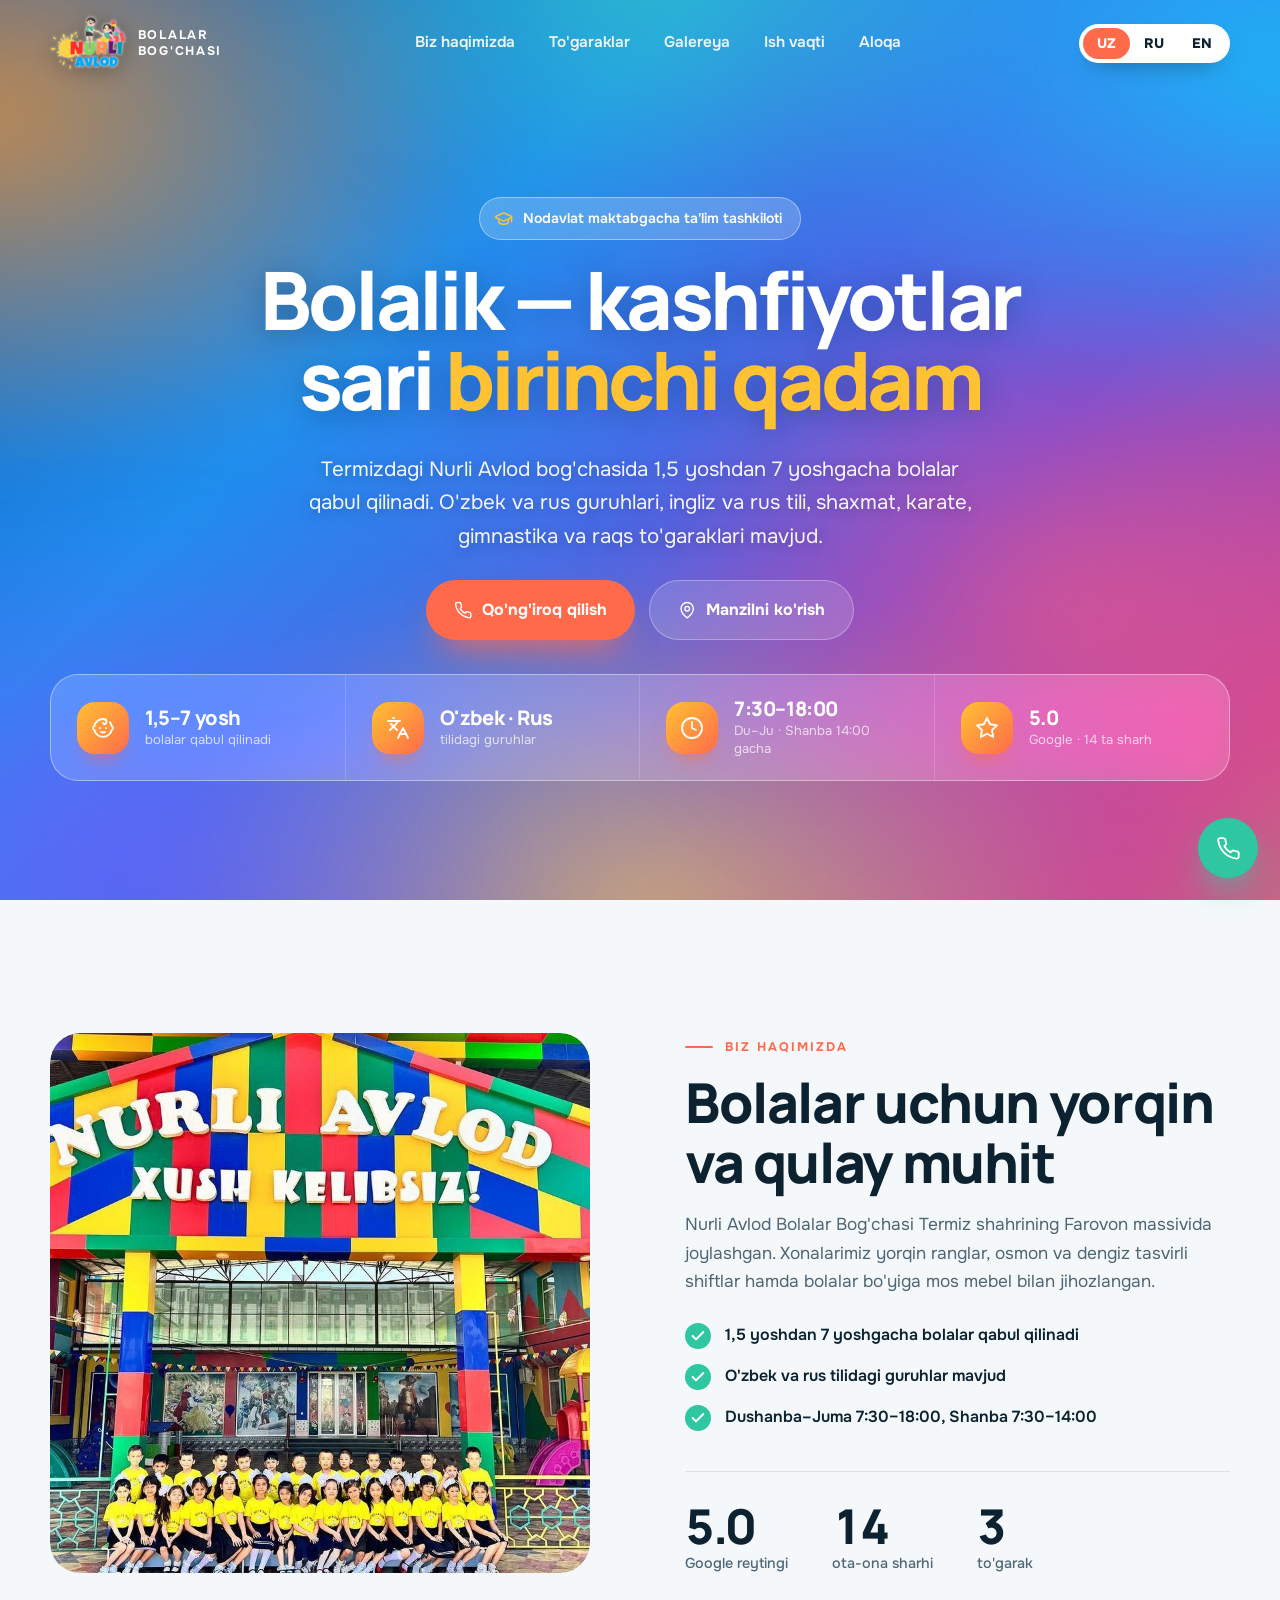
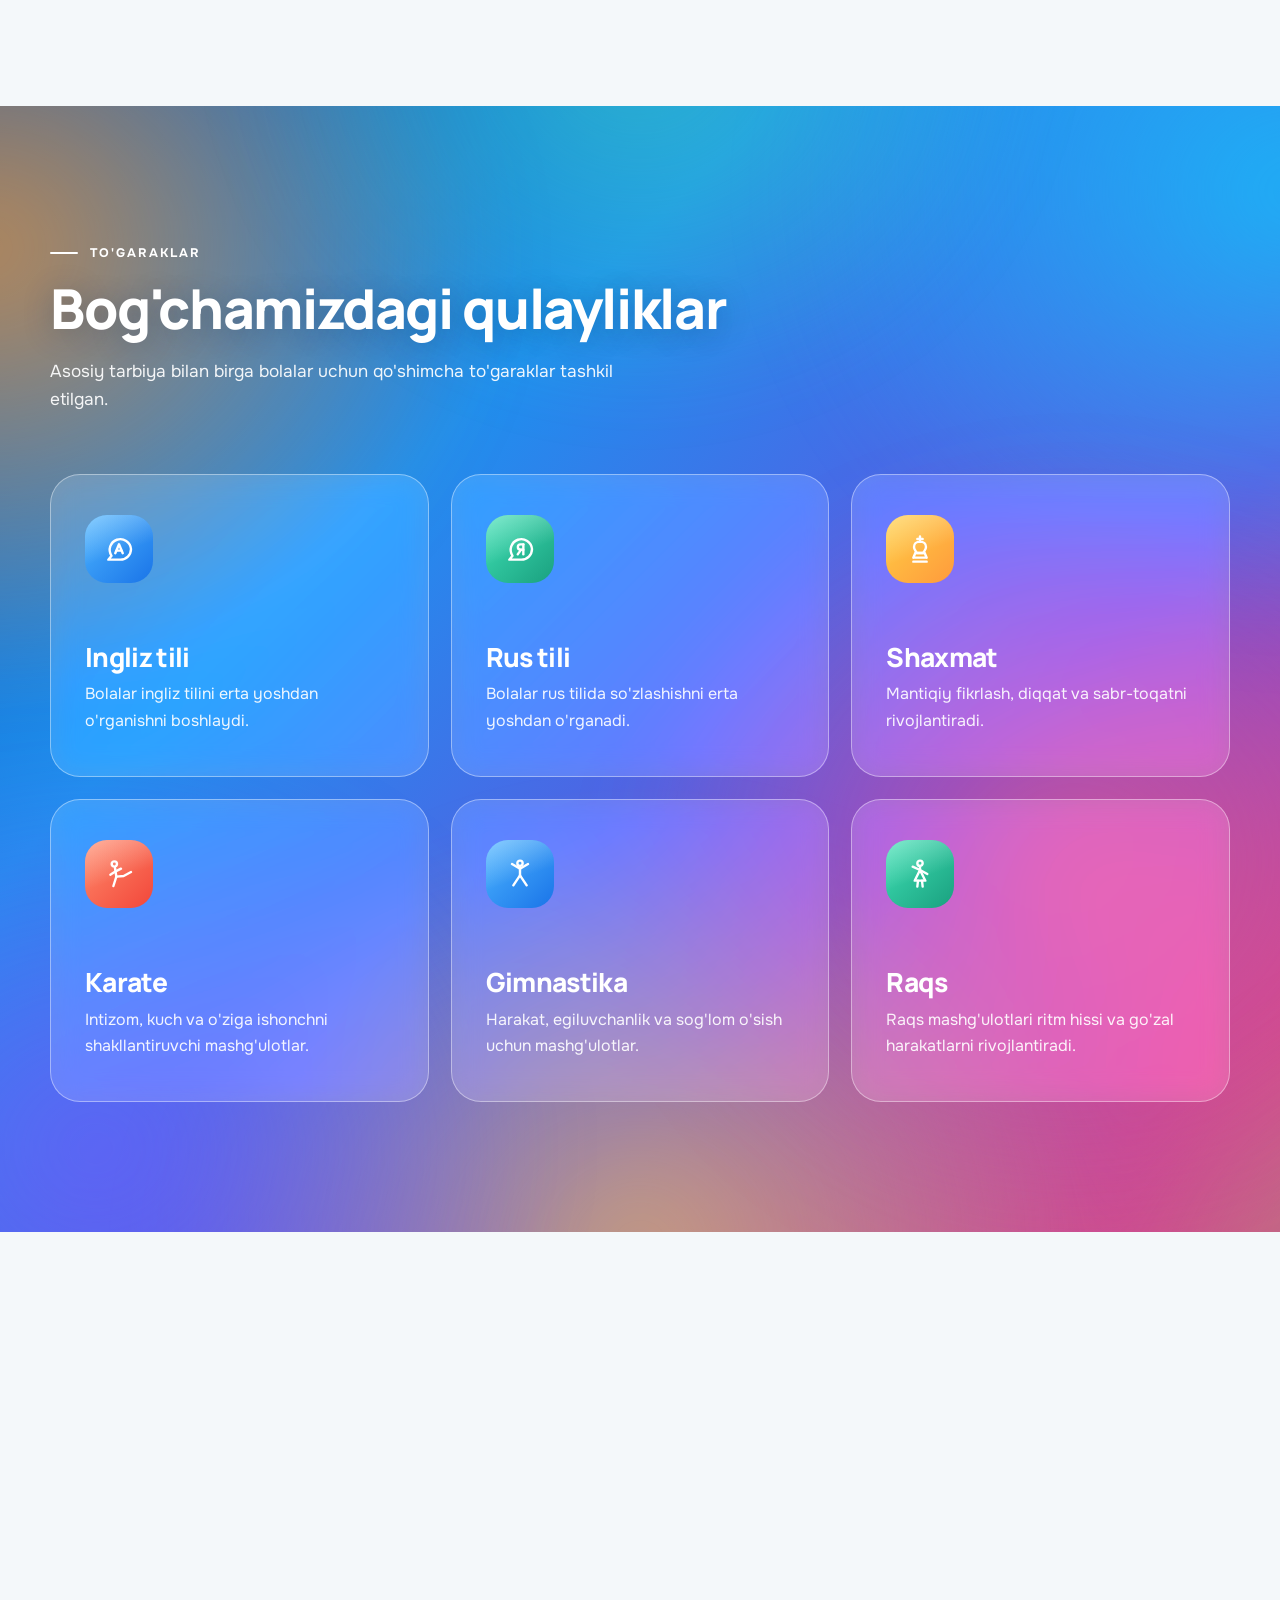
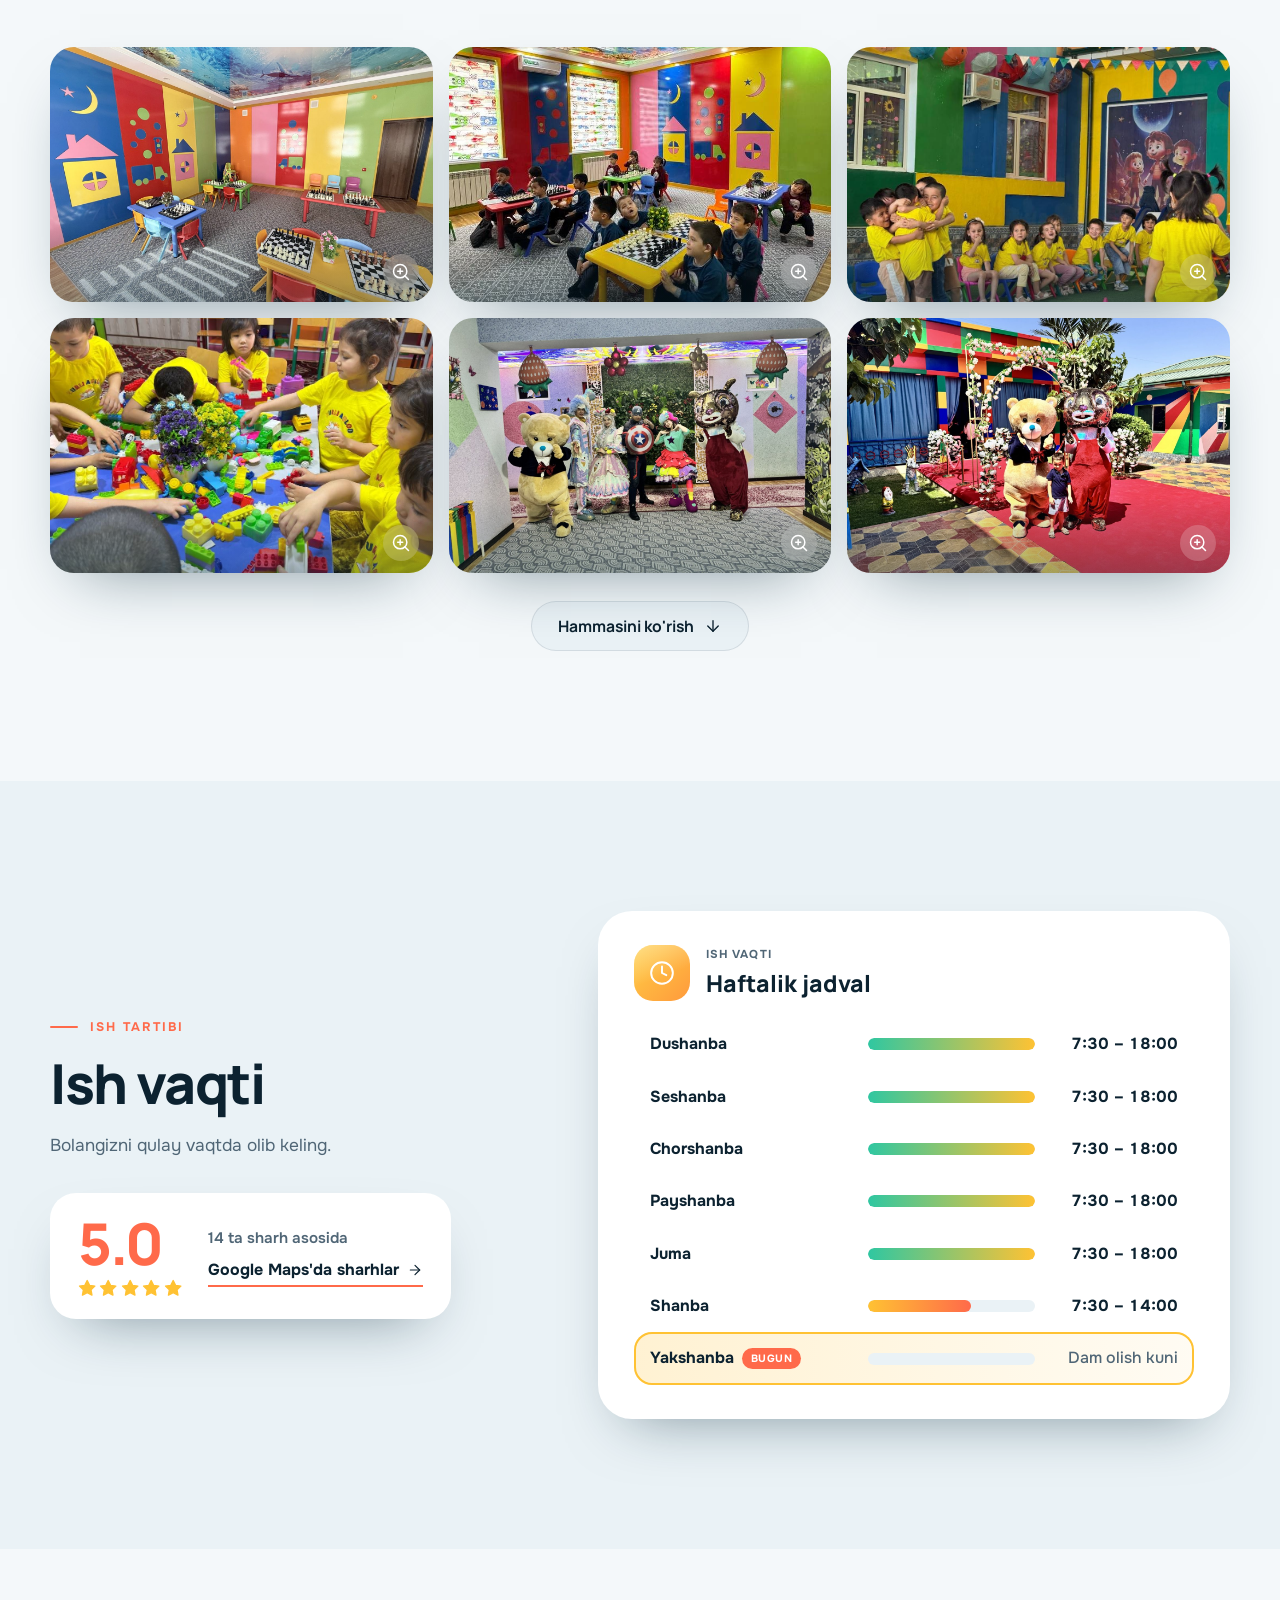
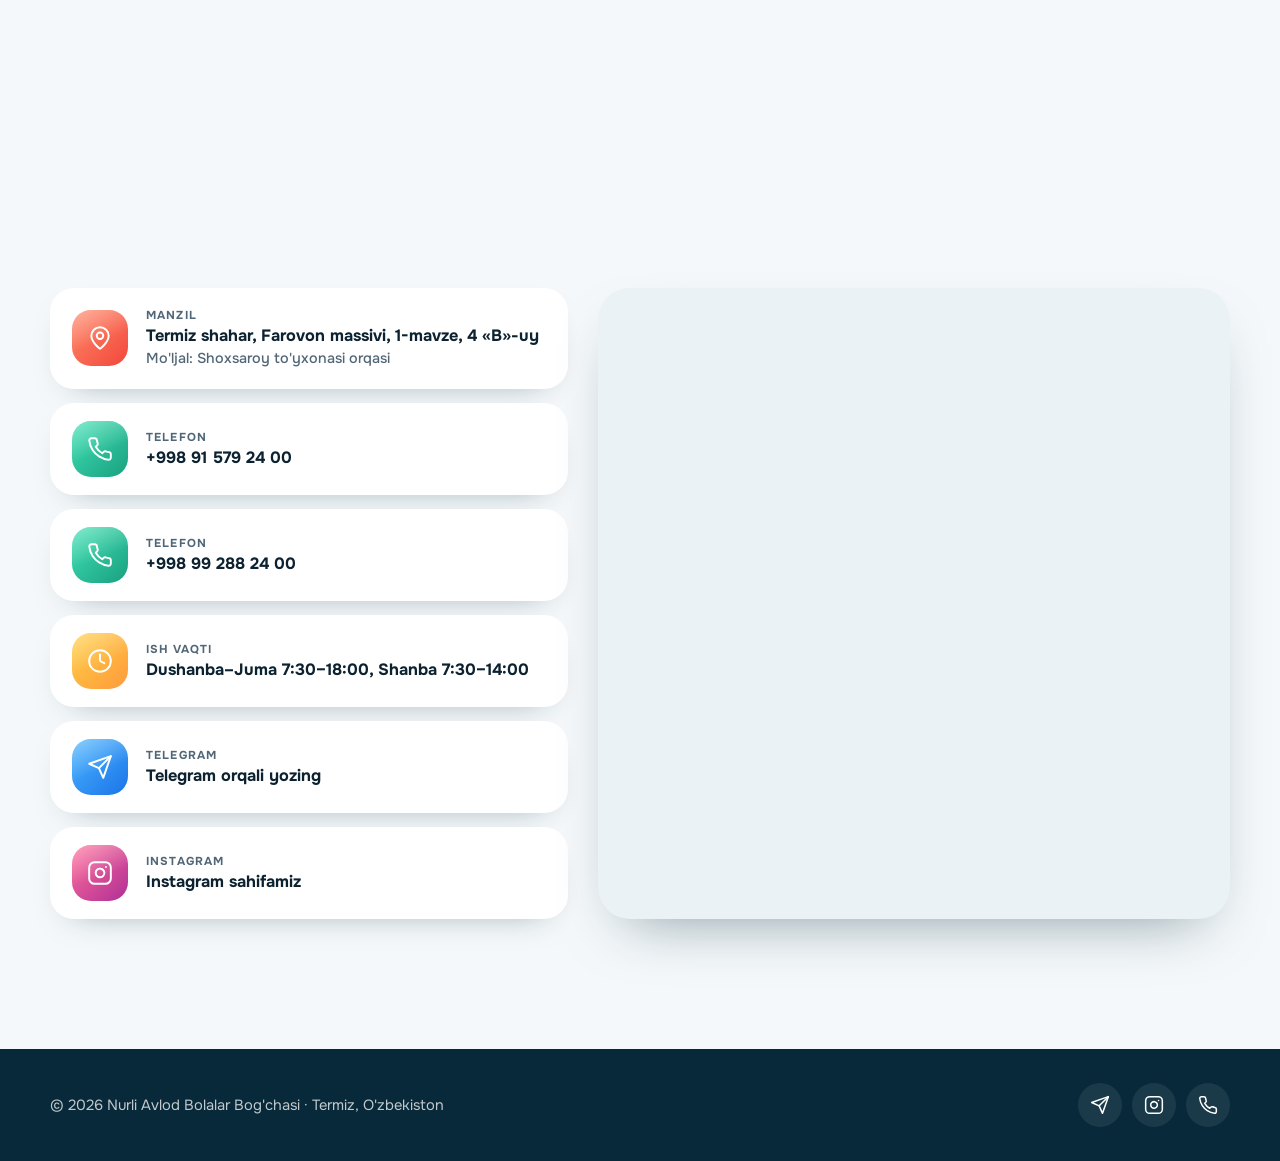
==== commit 5556366b: "Add files via upload" ====
--- a/index.html
+++ b/index.html
@@ -4,7 +4,7 @@
 <meta charset="utf-8">
 <meta name="viewport" content="width=device-width, initial-scale=1">
 <title>Nurli Avlod Bolalar Bog'chasi — Termiz</title>
-<meta name="description" content="Nurli Avlod — Termizdagi nodavlat maktabgacha ta'lim tashkiloti. 1,5 yoshdan 7 yoshgacha. Dushanba–Juma 7:30–18:00, Shanba 7:30–14:00. Tel: +998 91 579 24 00.">
+<meta name="description" content="Nurli Avlod — Termizdagi nodavlat maktabgacha ta'lim tashkiloti. 1,5 yoshdan 7 yoshgacha. Dushanba–Juma 7:30–18:00, Shanba 7:30–14:00. Tel: +998 91 579 24 00, +998 99 288 24 00.">
 <meta name="theme-color" content="#08293a">
 <link rel="icon" type="image/png" href="assets/favicon.png">
 <link rel="apple-touch-icon" href="assets/apple-touch-icon.png">
@@ -231,8 +231,9 @@
       <div class="info">
         <a class="item reveal d1" target="_blank" rel="noopener" href="https://www.google.com/maps/search/?api=1&query=Nurli+Avlod+Bolalar+Bog%27chasi+Termiz"><span class="ci c-coral"><svg class="ico"><use href="#i-pin"/></svg></span><div><small data-i18n="k1">Manzil</small><b data-i18n="k1b">Termiz shahar, Farovon massivi, 1-mavze, 4 «B»-uy</b><span class="sm" data-i18n="k1c">Mo'ljal: Shoxsaroy to'yxonasi orqasi</span></div></a>
         <a class="item reveal d2" href="tel:+998915792400"><span class="ci c-mint"><svg class="ico"><use href="#i-phone"/></svg></span><div><small data-i18n="k2">Telefon</small><b>+998 91 579 24 00</b></div></a>
+        <a class="item reveal d3" href="tel:+998992882400"><span class="ci c-mint"><svg class="ico"><use href="#i-phone"/></svg></span><div><small data-i18n="k2">Telefon</small><b>+998 99 288 24 00</b></div></a>
         <div class="item reveal d3"><span class="ci c-sun"><svg class="ico"><use href="#i-clock"/></svg></span><div><small data-i18n="k4">Ish vaqti</small><b data-i18n="k4b">Dushanba–Juma 7:30–18:00, Shanba 7:30–14:00</b></div></div>
-        <a class="item reveal d4" id="tg" target="_blank" rel="noopener" href="https://t.me/Nurli_avlod_kanal"><span class="ci c-blue"><svg class="ico"><use href="#i-send"/></svg></span><div><small>Telegram</small><b data-i18n="k3">Telegram orqali yozing</b></div></a>
+        <a class="item reveal d4" id="tg" target="_blank" rel="noopener" href="https://t.me/NurliAvlod_Chat"><span class="ci c-blue"><svg class="ico"><use href="#i-send"/></svg></span><div><small>Telegram</small><b data-i18n="k3">Telegram orqali yozing</b></div></a>
         <a class="item reveal d5" id="ig" target="_blank" rel="noopener" href="https://www.instagram.com/nurliavlod_mtt"><span class="ci c-ig"><svg class="ico"><use href="#i-insta"/></svg></span><div><small>Instagram</small><b data-i18n="k5">Instagram sahifamiz</b></div></a>
       </div>
       <div class="map reveal d2">
@@ -246,7 +247,7 @@
   <div class="wrap foot">
     <p>© <span id="yr"></span> Nurli Avlod Bolalar Bog'chasi · <span data-i18n="foot">Termiz, O'zbekiston</span></p>
     <div class="soc">
-      <a href="https://t.me/Nurli_avlod_kanal" target="_blank" rel="noopener" aria-label="Telegram"><svg class="ico"><use href="#i-send"/></svg></a>
+      <a href="https://t.me/NurliAvlod_Chat" target="_blank" rel="noopener" aria-label="Telegram"><svg class="ico"><use href="#i-send"/></svg></a>
       <a href="https://www.instagram.com/nurliavlod_mtt" target="_blank" rel="noopener" aria-label="Instagram"><svg class="ico"><use href="#i-insta"/></svg></a>
       <a href="tel:+998915792400" aria-label="Phone"><svg class="ico"><use href="#i-phone"/></svg></a>
     </div>
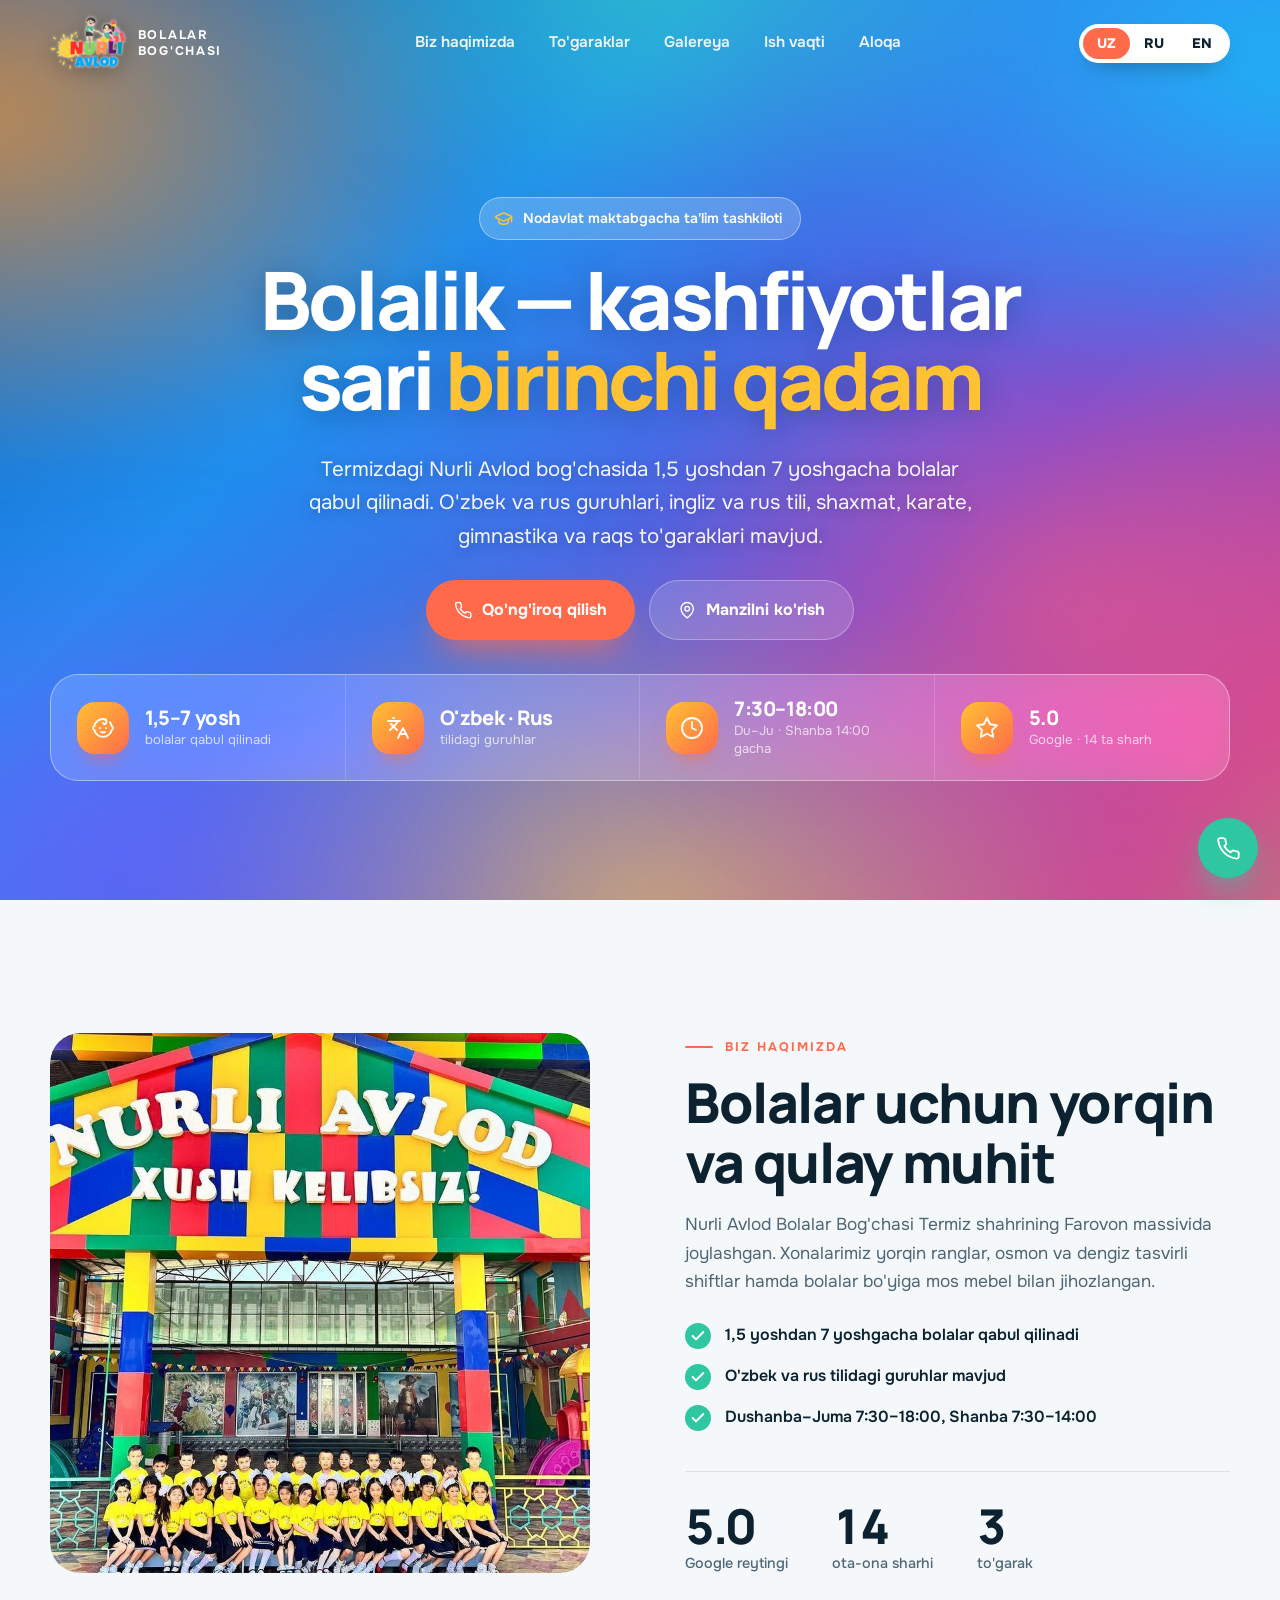
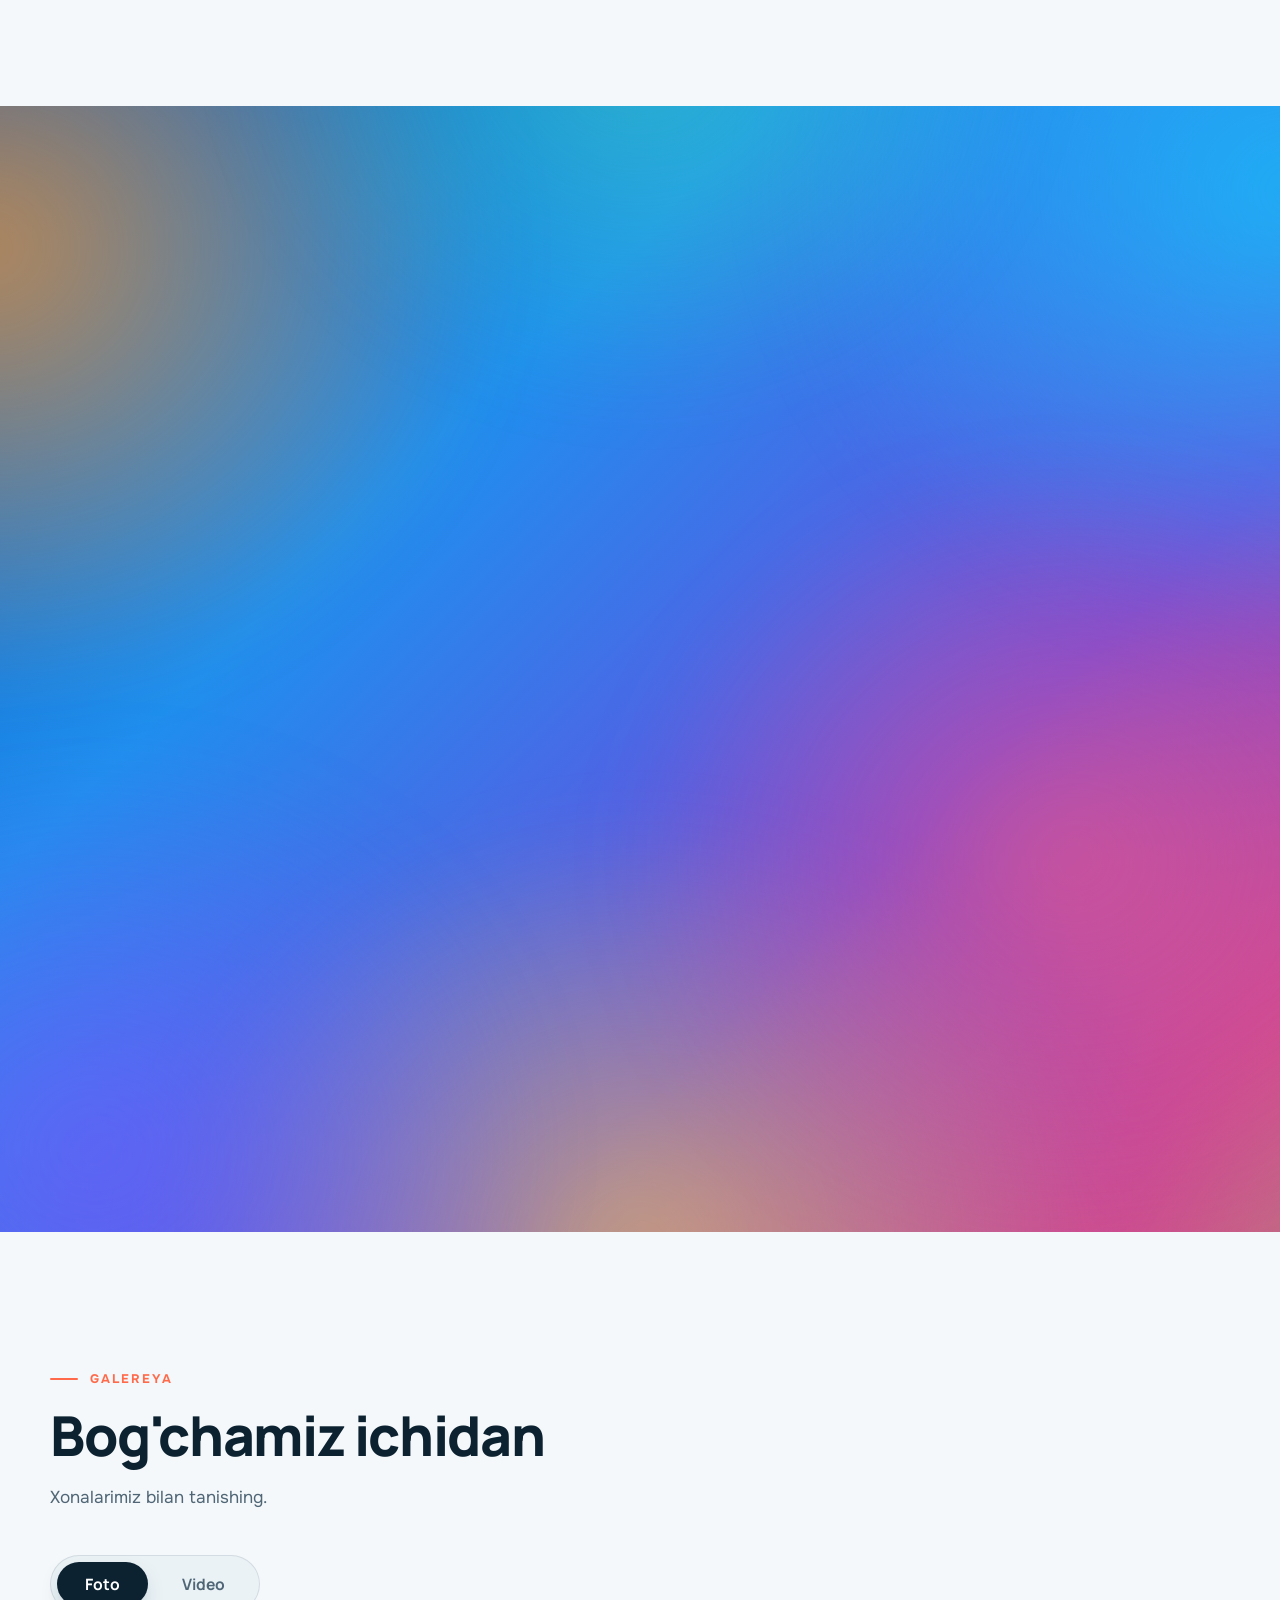
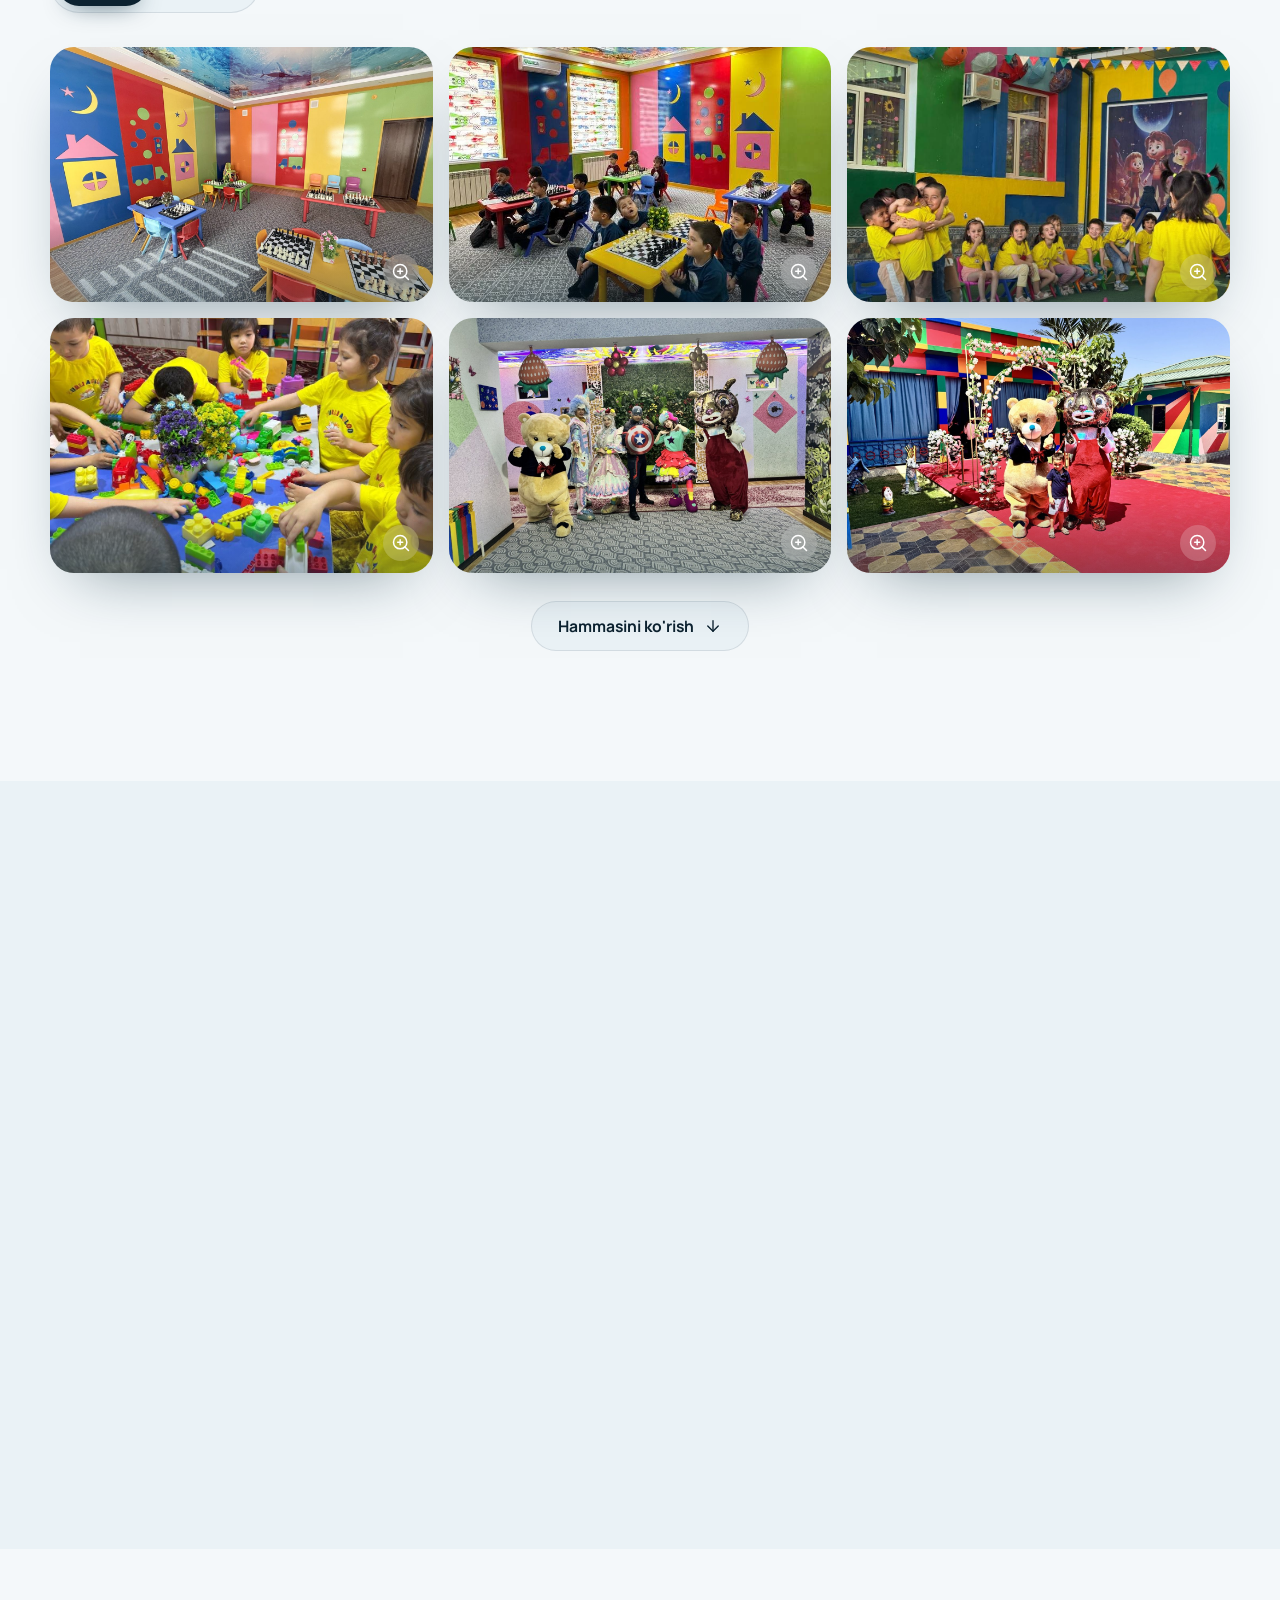
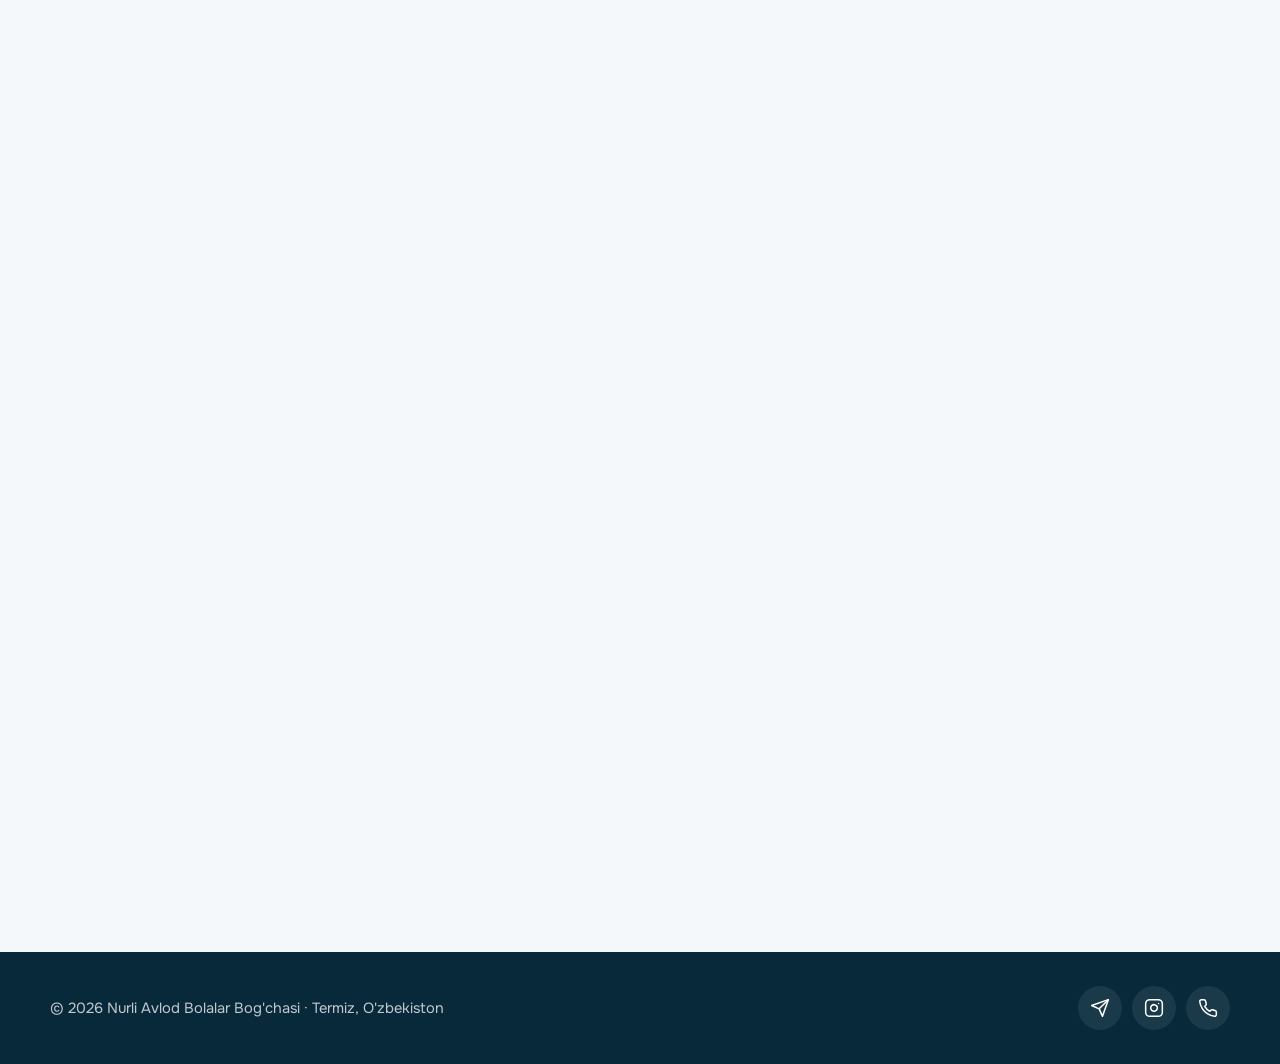
==== commit 32c31c08: "Add files via upload" ====
--- a/index.html
+++ b/index.html
@@ -230,8 +230,7 @@
     <div class="c-grid">
       <div class="info">
         <a class="item reveal d1" target="_blank" rel="noopener" href="https://www.google.com/maps/search/?api=1&query=Nurli+Avlod+Bolalar+Bog%27chasi+Termiz"><span class="ci c-coral"><svg class="ico"><use href="#i-pin"/></svg></span><div><small data-i18n="k1">Manzil</small><b data-i18n="k1b">Termiz shahar, Farovon massivi, 1-mavze, 4 «B»-uy</b><span class="sm" data-i18n="k1c">Mo'ljal: Shoxsaroy to'yxonasi orqasi</span></div></a>
-        <a class="item reveal d2" href="tel:+998915792400"><span class="ci c-mint"><svg class="ico"><use href="#i-phone"/></svg></span><div><small data-i18n="k2">Telefon</small><b>+998 91 579 24 00</b></div></a>
-        <a class="item reveal d3" href="tel:+998992882400"><span class="ci c-mint"><svg class="ico"><use href="#i-phone"/></svg></span><div><small data-i18n="k2">Telefon</small><b>+998 99 288 24 00</b></div></a>
+        <div class="item reveal d2"><span class="ci c-mint"><svg class="ico"><use href="#i-phone"/></svg></span><div class="phones"><small data-i18n="k2">Telefon</small><a href="tel:+998915792400"><b>+998 91 579 24 00</b></a><a href="tel:+998992882400"><b>+998 99 288 24 00</b></a></div></div>
         <div class="item reveal d3"><span class="ci c-sun"><svg class="ico"><use href="#i-clock"/></svg></span><div><small data-i18n="k4">Ish vaqti</small><b data-i18n="k4b">Dushanba–Juma 7:30–18:00, Shanba 7:30–14:00</b></div></div>
         <a class="item reveal d4" id="tg" target="_blank" rel="noopener" href="https://t.me/NurliAvlod_Chat"><span class="ci c-blue"><svg class="ico"><use href="#i-send"/></svg></span><div><small>Telegram</small><b data-i18n="k3">Telegram orqali yozing</b></div></a>
         <a class="item reveal d5" id="ig" target="_blank" rel="noopener" href="https://www.instagram.com/nurliavlod_mtt"><span class="ci c-ig"><svg class="ico"><use href="#i-insta"/></svg></span><div><small>Instagram</small><b data-i18n="k5">Instagram sahifamiz</b></div></a>
--- a/style.css
+++ b/style.css
@@ -474,3 +474,8 @@
 #live .more-btn{margin:34px auto 0}
 
 .live-views{display:flex;align-items:center;gap:6px;color:var(--ink2);font-size:.88rem;margin-top:6px}.live-views .ico{color:var(--coral)}.live-views b{color:var(--ink)}
+
+/* ikki telefon raqami bitta kartada */
+.phones a{display:block;width:fit-content;transition:color .25s}
+.phones a:hover{color:var(--coral)}
+.phones a+a{margin-top:2px}
